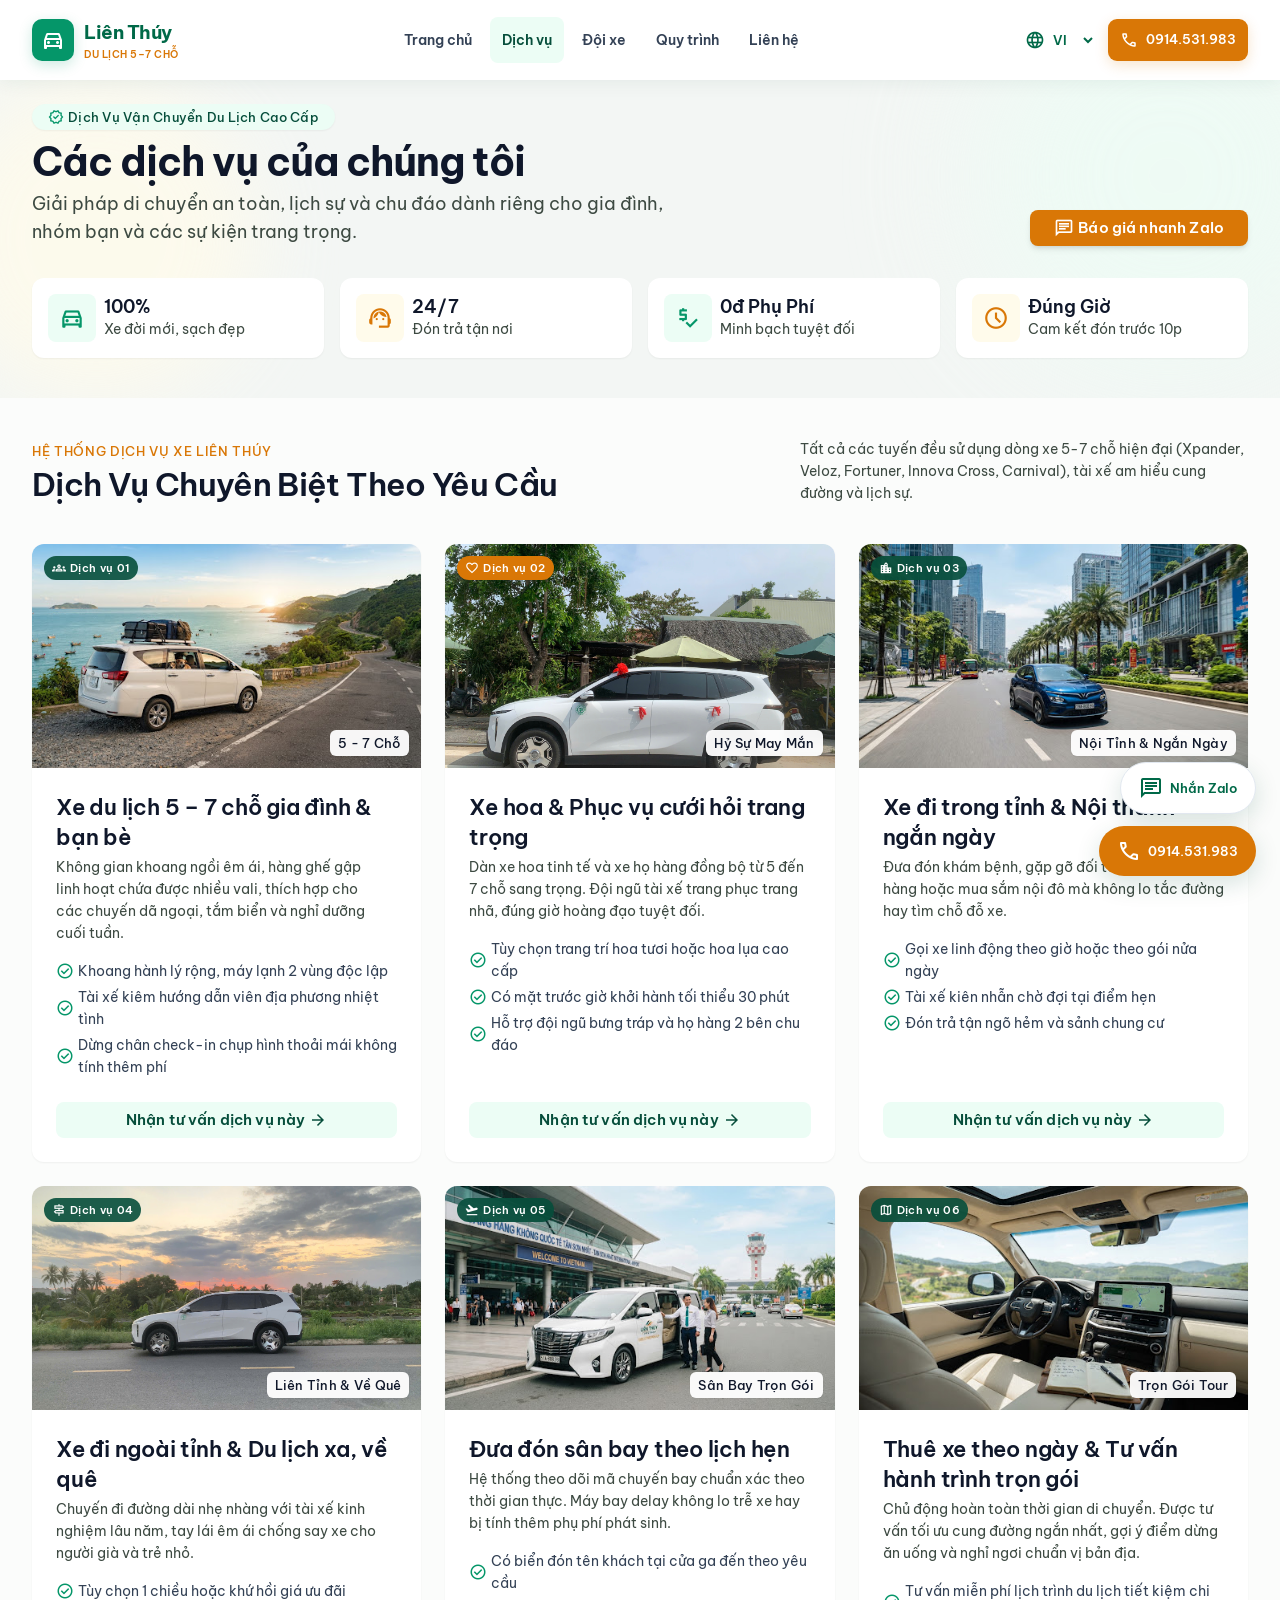
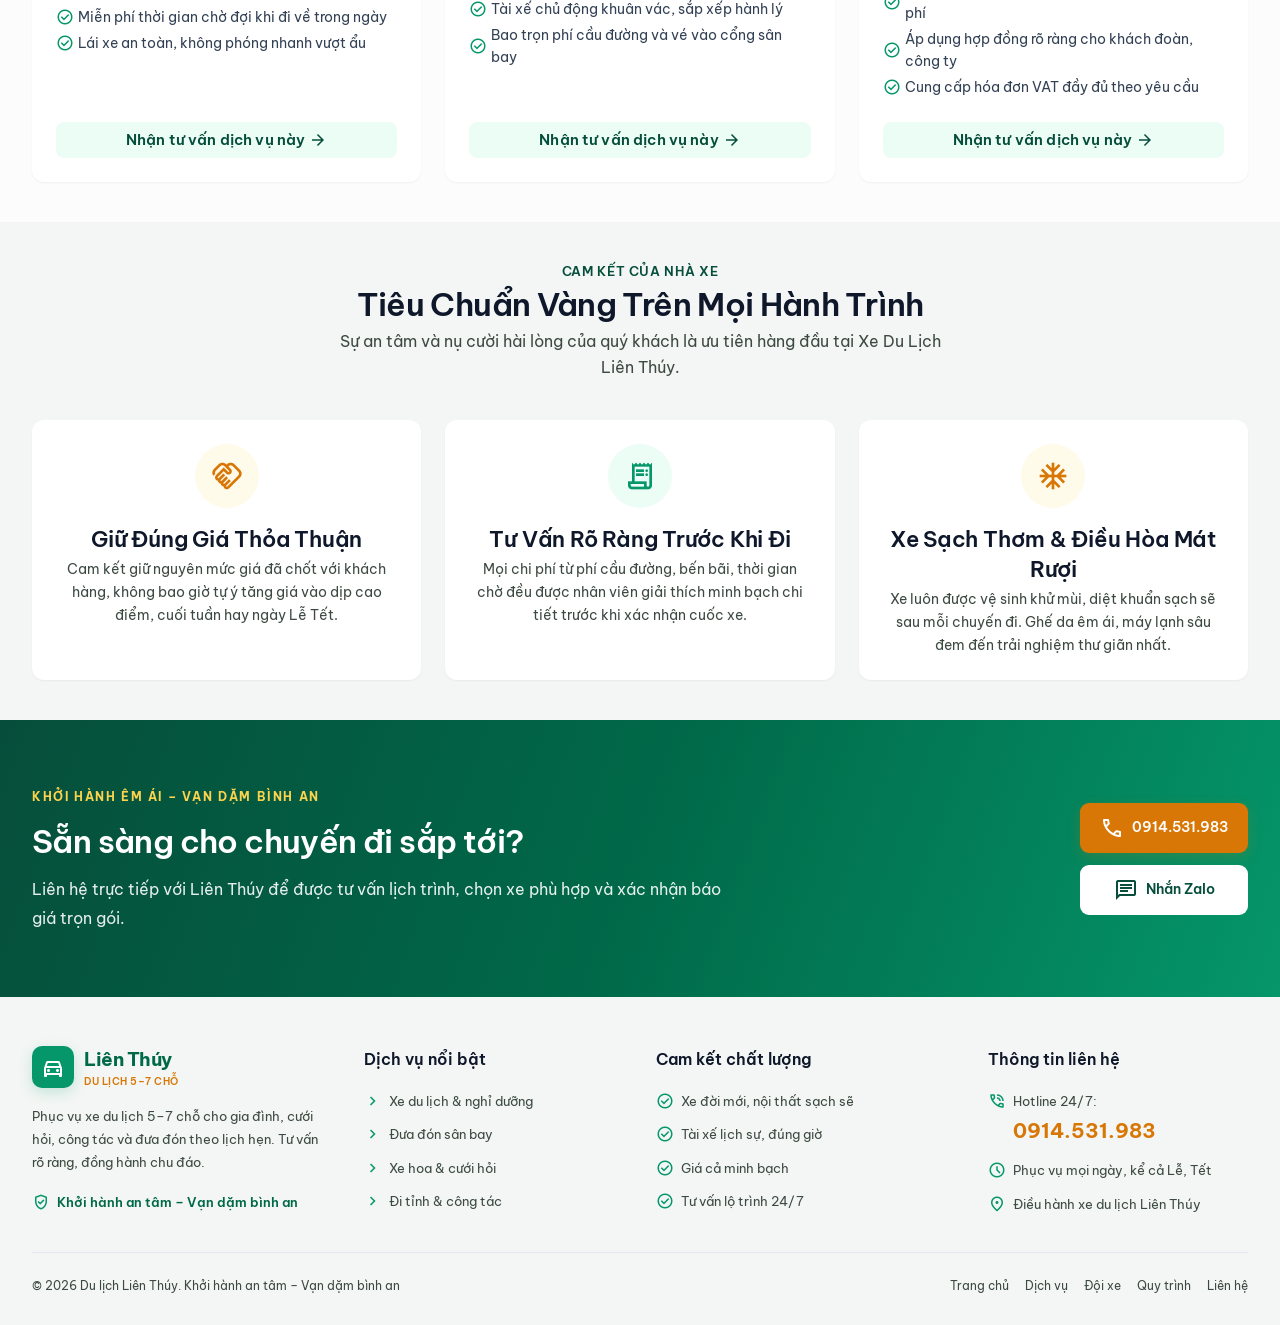
==== dich-vu.html @ 9d765ea8 "Build multilingual Lien Thuy website and configure GitHub Pages" ====
<!DOCTYPE html>
<html lang="vi">
<head>
  <meta charset="utf-8" />
  <meta name="viewport" content="width=device-width, initial-scale=1" />
  <meta name="theme-color" content="#059669" />
  <meta name="description" content="Du lịch Liên Thúy – dịch vụ xe 5–7 chỗ, cưới hỏi, đi tỉnh và đưa đón sân bay." data-i18n-content="meta.description" />
  <title>Dịch vụ | Du lịch Liên Thúy</title>
  <link rel="icon" href="assets/images/favicon.svg" type="image/svg+xml" />
  <link rel="stylesheet" href="assets/css/fonts.css" />
  <link rel="stylesheet" href="assets/css/tokens.css" />
  <link rel="stylesheet" href="assets/css/utilities.css" />
  <link rel="stylesheet" href="assets/css/common.css" />
  <link rel="stylesheet" href="assets/css/pages.css" />
  <script defer src="assets/js/config.js"></script>
  <script defer src="assets/js/locales/common.js"></script>
  <script defer src="assets/js/locales/vi.js"></script>
  <script defer src="assets/js/locales/en.js"></script>
  <script defer src="assets/js/locales/zh.js"></script>
  <script defer src="assets/js/common/header.js"></script>
  <script defer src="assets/js/common/footer.js"></script>
  <script defer src="assets/js/common/contact.js"></script>
  <script defer src="assets/js/i18n.js"></script>
  <script defer src="assets/js/main.js"></script>
</head>
<body data-page="services" class="bg-surface-canvas text-on-surface font-body-md text-body-md">
  <a class="skip-link" href="#main-content" data-i18n="access.skip">Đến nội dung chính</a>
  <div data-component="header"></div>
  <main id="main-content" tabindex="-1">
<div class="flex flex-col w-full">
<section class="relative overflow-hidden bg-surface-subtle pb-space-xl pt-space-lg">
<div class="absolute -right-20 -top-24 w-96 h-96 rounded-full bg-emerald-light opacity-70 blur-3xl pointer-events-none"></div>
<div class="absolute -left-16 bottom-0 w-80 h-80 rounded-full bg-amber-soft opacity-80 blur-2xl pointer-events-none"></div>
<div class="max-w-[1280px] mx-auto px-margin-mobile md:px-margin relative z-10">
<div class="flex flex-col md:flex-row md:items-end justify-between gap-space-md mb-space-lg">
<div class="max-w-2xl">
<div class="inline-flex items-center gap-space-xs px-space-md py-space-xs rounded-full bg-emerald-light text-emerald-deep font-label-md text-label-md mb-space-sm shadow-sm">
<span aria-hidden="true" class="material-symbols-outlined text-[16px] text-emerald-vivid" style="font-variation-settings: 'FILL' 1;">verified</span>
<span> <span data-i18n="services.001">Dịch Vụ Vận Chuyển Du Lịch Cao Cấp</span> </span>
</div>
<h1 class="font-headline-xl text-headline-xl text-ink-primary tracking-tight mb-space-xs"> <span data-i18n="services.002">Các dịch vụ của chúng tôi</span> </h1>
<p class="font-body-lg text-body-lg text-on-surface-variant"> <span data-i18n="services.003">Giải pháp di chuyển an toàn, lịch sự và chu đáo dành riêng cho gia đình, nhóm bạn và các sự kiện trang trọng.</span> </p>
</div>
<div class="flex items-center gap-space-sm self-start md:self-auto">
<a class="inline-flex items-center gap-space-xs bg-amber-vibrant hover:bg-secondary text-on-secondary px-space-lg py-space-sm rounded-lg font-label-lg text-label-lg shadow-md hover:shadow-lg transition-all duration-200" data-zalo href="https://zalo.me/0914531983" rel="noopener noreferrer" target="_blank">
<span aria-hidden="true" class="material-symbols-outlined text-[20px]">chat</span>
<span> <span data-i18n="services.004">Báo giá nhanh Zalo</span> </span>
</a>
</div>
</div>
<div class="grid grid-cols-2 lg:grid-cols-4 gap-space-sm md:gap-space-md pt-space-sm">
<div class="bg-surface-card rounded-xl p-space-md shadow-sm flex items-center gap-space-sm transition-transform hover:-translate-y-1 duration-200">
<div class="w-12 h-12 rounded-lg bg-emerald-light text-emerald-vivid flex items-center justify-center shrink-0">
<span aria-hidden="true" class="material-symbols-outlined text-[26px]">directions_car</span>
</div>
<div>
<div class="font-headline-sm text-headline-sm text-ink-primary leading-tight">100%</div>
<div class="font-body-sm text-body-sm text-on-surface-variant"> <span data-i18n="services.005">Xe đời mới, sạch đẹp</span> </div>
</div>
</div>
<div class="bg-surface-card rounded-xl p-space-md shadow-sm flex items-center gap-space-sm transition-transform hover:-translate-y-1 duration-200">
<div class="w-12 h-12 rounded-lg bg-amber-soft text-amber-vibrant flex items-center justify-center shrink-0">
<span aria-hidden="true" class="material-symbols-outlined text-[26px]">support_agent</span>
</div>
<div>
<div class="font-headline-sm text-headline-sm text-ink-primary leading-tight">24/7</div>
<div class="font-body-sm text-body-sm text-on-surface-variant"> <span data-i18n="services.006">Đón trả tận nơi</span> </div>
</div>
</div>
<div class="bg-surface-card rounded-xl p-space-md shadow-sm flex items-center gap-space-sm transition-transform hover:-translate-y-1 duration-200">
<div class="w-12 h-12 rounded-lg bg-emerald-light text-emerald-vivid flex items-center justify-center shrink-0">
<span aria-hidden="true" class="material-symbols-outlined text-[26px]">price_check</span>
</div>
<div>
<div class="font-headline-sm text-headline-sm text-ink-primary leading-tight"> <span data-i18n="services.007">0đ Phụ Phí</span> </div>
<div class="font-body-sm text-body-sm text-on-surface-variant"> <span data-i18n="services.008">Minh bạch tuyệt đối</span> </div>
</div>
</div>
<div class="bg-surface-card rounded-xl p-space-md shadow-sm flex items-center gap-space-sm transition-transform hover:-translate-y-1 duration-200">
<div class="w-12 h-12 rounded-lg bg-amber-soft text-amber-vibrant flex items-center justify-center shrink-0">
<span aria-hidden="true" class="material-symbols-outlined text-[26px]">schedule</span>
</div>
<div>
<div class="font-headline-sm text-headline-sm text-ink-primary leading-tight"> <span data-i18n="services.009">Đúng Giờ</span> </div>
<div class="font-body-sm text-body-sm text-on-surface-variant"> <span data-i18n="services.010">Cam kết đón trước 10p</span> </div>
</div>
</div>
</div>
</div>
</section>
<section class="max-w-[1280px] mx-auto px-margin-mobile md:px-margin py-space-xl w-full">
<div class="flex flex-col md:flex-row md:items-end justify-between mb-space-xl">
<div>
<span class="font-label-md text-label-md text-amber-vibrant uppercase tracking-wider block mb-space-xs"> <span data-i18n="services.011">Hệ Thống Dịch Vụ Xe Liên Thúy</span> </span>
<h2 class="font-headline-lg text-headline-lg text-ink-primary"> <span data-i18n="services.012">Dịch Vụ Chuyên Biệt Theo Yêu Cầu</span> </h2>
</div>
<p class="font-body-sm text-body-sm text-on-surface-variant max-w-md mt-2 md:mt-0"> <span data-i18n="services.013">Tất cả các tuyến đều sử dụng dòng xe 5-7 chỗ hiện đại (Xpander, Veloz, Fortuner, Innova Cross, Carnival), tài xế am hiểu cung đường và lịch sự.</span> </p>
</div>
<div class="grid grid-cols-1 md:grid-cols-2 lg:grid-cols-3 gap-space-lg">
<article class="bg-surface-card rounded-xl overflow-hidden shadow-sm hover:shadow-xl transition-all duration-300 flex flex-col group">
<div class="relative h-56 w-full overflow-hidden">
<img class="w-full h-full object-cover group-hover:scale-105 transition-transform duration-500" src="assets/images/sample-05.jpg" alt="Hình minh họa dịch vụ và tiện nghi xe du lịch" data-i18n-alt="photo.sample" loading="eager" decoding="async" fetchpriority="high" />
<div class="absolute top-3 left-3 bg-emerald-deep/90 backdrop-blur-md text-on-primary px-space-sm py-1 rounded-full font-label-sm text-label-sm flex items-center gap-1">
<span aria-hidden="true" class="material-symbols-outlined text-[14px]">groups</span> <span data-i18n="services.014">Dịch vụ 01</span> </div>
<div class="absolute bottom-3 right-3 bg-surface-card/95 backdrop-blur-sm text-ink-primary px-space-sm py-1 rounded-md font-label-md text-label-md shadow-sm"> <span data-i18n="services.015">5 - 7 Chỗ</span> </div>
</div>
<div class="p-space-lg flex-1 flex flex-col justify-between">
<div>
<h3 id="tour" class="font-headline-md text-headline-md text-ink-primary mb-space-xs group-hover:text-primary transition-colors"> <span data-i18n="services.016">Xe du lịch 5 – 7 chỗ gia đình &amp; bạn bè</span> </h3>
<p class="font-body-sm text-body-sm text-on-surface-variant mb-space-md"> <span data-i18n="services.017">Không gian khoang ngồi êm ái, hàng ghế gập linh hoạt chứa được nhiều vali, thích hợp cho các chuyến dã ngoại, tắm biển và nghỉ dưỡng cuối tuần.</span> </p>
<ul class="space-y-space-xs font-body-sm text-body-sm text-ink-secondary mb-space-lg">
<li class="flex items-center gap-space-xs">
<span aria-hidden="true" class="material-symbols-outlined text-[18px] text-emerald-vivid shrink-0">check_circle</span> <span data-i18n="services.018">Khoang hành lý rộng, máy lạnh 2 vùng độc lập</span> </li>
<li class="flex items-center gap-space-xs">
<span aria-hidden="true" class="material-symbols-outlined text-[18px] text-emerald-vivid shrink-0">check_circle</span> <span data-i18n="services.019">Tài xế kiêm hướng dẫn viên địa phương nhiệt tình</span> </li>
<li class="flex items-center gap-space-xs">
<span aria-hidden="true" class="material-symbols-outlined text-[18px] text-emerald-vivid shrink-0">check_circle</span> <span data-i18n="services.020">Dừng chân check-in chụp hình thoải mái không tính thêm phí</span> </li>
</ul>
</div>
<a class="w-full inline-flex items-center justify-center gap-space-xs bg-emerald-light hover:bg-emerald-vivid text-emerald-deep hover:text-on-primary py-space-sm px-space-md rounded-lg font-label-lg text-label-lg transition-all duration-200" data-zalo href="https://zalo.me/0914531983" rel="noopener noreferrer" target="_blank">
<span> <span data-i18n="services.021">Nhận tư vấn dịch vụ này</span> </span>
<span aria-hidden="true" class="material-symbols-outlined text-[18px]">arrow_forward</span>
</a>
</div>
</article>
<article class="bg-surface-card rounded-xl overflow-hidden shadow-sm hover:shadow-xl transition-all duration-300 flex flex-col group">
<div class="relative h-56 w-full overflow-hidden">
<img class="real-photo w-full h-full object-cover group-hover:scale-105 transition-transform duration-500" src="assets/images/vinfast-wedding.jpg" alt="Ảnh xe VinFast thực tế của nhà xe Liên Thúy" data-i18n-alt="photo.real" loading="lazy" decoding="async" />
<div class="absolute top-3 left-3 bg-amber-vibrant text-on-secondary px-space-sm py-1 rounded-full font-label-sm text-label-sm flex items-center gap-1 shadow-sm">
<span aria-hidden="true" class="material-symbols-outlined text-[14px]">favorite</span> <span data-i18n="services.022">Dịch vụ 02</span> </div>
<div class="absolute bottom-3 right-3 bg-surface-card/95 backdrop-blur-sm text-ink-primary px-space-sm py-1 rounded-md font-label-md text-label-md shadow-sm"> <span data-i18n="services.023">Hỷ Sự May Mắn</span> </div>
</div>
<div class="p-space-lg flex-1 flex flex-col justify-between">
<div>
<h3 id="wedding" class="font-headline-md text-headline-md text-ink-primary mb-space-xs group-hover:text-primary transition-colors"> <span data-i18n="services.024">Xe hoa &amp; Phục vụ cưới hỏi trang trọng</span> </h3>
<p class="font-body-sm text-body-sm text-on-surface-variant mb-space-md"> <span data-i18n="services.025">Dàn xe hoa tinh tế và xe họ hàng đồng bộ từ 5 đến 7 chỗ sang trọng. Đội ngũ tài xế trang phục trang nhã, đúng giờ hoàng đạo tuyệt đối.</span> </p>
<ul class="space-y-space-xs font-body-sm text-body-sm text-ink-secondary mb-space-lg">
<li class="flex items-center gap-space-xs">
<span aria-hidden="true" class="material-symbols-outlined text-[18px] text-emerald-vivid shrink-0">check_circle</span> <span data-i18n="services.026">Tùy chọn trang trí hoa tươi hoặc hoa lụa cao cấp</span> </li>
<li class="flex items-center gap-space-xs">
<span aria-hidden="true" class="material-symbols-outlined text-[18px] text-emerald-vivid shrink-0">check_circle</span> <span data-i18n="services.027">Có mặt trước giờ khởi hành tối thiểu 30 phút</span> </li>
<li class="flex items-center gap-space-xs">
<span aria-hidden="true" class="material-symbols-outlined text-[18px] text-emerald-vivid shrink-0">check_circle</span> <span data-i18n="services.028">Hỗ trợ đội ngũ bưng tráp và họ hàng 2 bên chu đáo</span> </li>
</ul>
</div>
<a class="w-full inline-flex items-center justify-center gap-space-xs bg-emerald-light hover:bg-emerald-vivid text-emerald-deep hover:text-on-primary py-space-sm px-space-md rounded-lg font-label-lg text-label-lg transition-all duration-200" data-zalo href="https://zalo.me/0914531983" rel="noopener noreferrer" target="_blank">
<span> <span data-i18n="services.021">Nhận tư vấn dịch vụ này</span> </span>
<span aria-hidden="true" class="material-symbols-outlined text-[18px]">arrow_forward</span>
</a>
</div>
</article>
<article class="bg-surface-card rounded-xl overflow-hidden shadow-sm hover:shadow-xl transition-all duration-300 flex flex-col group">
<div class="relative h-56 w-full overflow-hidden">
<img class="w-full h-full object-cover group-hover:scale-105 transition-transform duration-500" src="assets/images/sample-06.jpg" alt="Hình minh họa dịch vụ và tiện nghi xe du lịch" data-i18n-alt="photo.sample" loading="lazy" decoding="async" />
<div class="absolute top-3 left-3 bg-emerald-deep/90 backdrop-blur-md text-on-primary px-space-sm py-1 rounded-full font-label-sm text-label-sm flex items-center gap-1">
<span aria-hidden="true" class="material-symbols-outlined text-[14px]">location_city</span> <span data-i18n="services.029">Dịch vụ 03</span> </div>
<div class="absolute bottom-3 right-3 bg-surface-card/95 backdrop-blur-sm text-ink-primary px-space-sm py-1 rounded-md font-label-md text-label-md shadow-sm"> <span data-i18n="services.030">Nội Tỉnh &amp; Ngắn Ngày</span> </div>
</div>
<div class="p-space-lg flex-1 flex flex-col justify-between">
<div>
<h3 id="local" class="font-headline-md text-headline-md text-ink-primary mb-space-xs group-hover:text-primary transition-colors"> <span data-i18n="services.031">Xe đi trong tỉnh &amp; Nội thành ngắn ngày</span> </h3>
<p class="font-body-sm text-body-sm text-on-surface-variant mb-space-md"> <span data-i18n="services.032">Đưa đón khám bệnh, gặp gỡ đối tác, đi tiệc nhà hàng hoặc mua sắm nội đô mà không lo tắc đường hay tìm chỗ đỗ xe.</span> </p>
<ul class="space-y-space-xs font-body-sm text-body-sm text-ink-secondary mb-space-lg">
<li class="flex items-center gap-space-xs">
<span aria-hidden="true" class="material-symbols-outlined text-[18px] text-emerald-vivid shrink-0">check_circle</span> <span data-i18n="services.033">Gọi xe linh động theo giờ hoặc theo gói nửa ngày</span> </li>
<li class="flex items-center gap-space-xs">
<span aria-hidden="true" class="material-symbols-outlined text-[18px] text-emerald-vivid shrink-0">check_circle</span> <span data-i18n="services.034">Tài xế kiên nhẫn chờ đợi tại điểm hẹn</span> </li>
<li class="flex items-center gap-space-xs">
<span aria-hidden="true" class="material-symbols-outlined text-[18px] text-emerald-vivid shrink-0">check_circle</span> <span data-i18n="services.035">Đón trả tận ngõ hẻm và sảnh chung cư</span> </li>
</ul>
</div>
<a class="w-full inline-flex items-center justify-center gap-space-xs bg-emerald-light hover:bg-emerald-vivid text-emerald-deep hover:text-on-primary py-space-sm px-space-md rounded-lg font-label-lg text-label-lg transition-all duration-200" data-zalo href="https://zalo.me/0914531983" rel="noopener noreferrer" target="_blank">
<span> <span data-i18n="services.021">Nhận tư vấn dịch vụ này</span> </span>
<span aria-hidden="true" class="material-symbols-outlined text-[18px]">arrow_forward</span>
</a>
</div>
</article>
<article class="bg-surface-card rounded-xl overflow-hidden shadow-sm hover:shadow-xl transition-all duration-300 flex flex-col group">
<div class="relative h-56 w-full overflow-hidden">
<img class="real-photo w-full h-full object-cover group-hover:scale-105 transition-transform duration-500" src="assets/images/vinfast-sunset.jpg" alt="Ảnh xe VinFast thực tế của nhà xe Liên Thúy" data-i18n-alt="photo.real" loading="lazy" decoding="async" />
<div class="absolute top-3 left-3 bg-emerald-deep/90 backdrop-blur-md text-on-primary px-space-sm py-1 rounded-full font-label-sm text-label-sm flex items-center gap-1">
<span aria-hidden="true" class="material-symbols-outlined text-[14px]">signpost</span> <span data-i18n="services.036">Dịch vụ 04</span> </div>
<div class="absolute bottom-3 right-3 bg-surface-card/95 backdrop-blur-sm text-ink-primary px-space-sm py-1 rounded-md font-label-md text-label-md shadow-sm"> <span data-i18n="services.037">Liên Tỉnh &amp; Về Quê</span> </div>
</div>
<div class="p-space-lg flex-1 flex flex-col justify-between">
<div>
<h3 id="province" class="font-headline-md text-headline-md text-ink-primary mb-space-xs group-hover:text-primary transition-colors"> <span data-i18n="services.038">Xe đi ngoài tỉnh &amp; Du lịch xa, về quê</span> </h3>
<p class="font-body-sm text-body-sm text-on-surface-variant mb-space-md"> <span data-i18n="services.039">Chuyến đi đường dài nhẹ nhàng với tài xế kinh nghiệm lâu năm, tay lái êm ái chống say xe cho người già và trẻ nhỏ.</span> </p>
<ul class="space-y-space-xs font-body-sm text-body-sm text-ink-secondary mb-space-lg">
<li class="flex items-center gap-space-xs">
<span aria-hidden="true" class="material-symbols-outlined text-[18px] text-emerald-vivid shrink-0">check_circle</span> <span data-i18n="services.040">Tùy chọn 1 chiều hoặc khứ hồi giá ưu đãi</span> </li>
<li class="flex items-center gap-space-xs">
<span aria-hidden="true" class="material-symbols-outlined text-[18px] text-emerald-vivid shrink-0">check_circle</span> <span data-i18n="services.041">Miễn phí thời gian chờ đợi khi đi về trong ngày</span> </li>
<li class="flex items-center gap-space-xs">
<span aria-hidden="true" class="material-symbols-outlined text-[18px] text-emerald-vivid shrink-0">check_circle</span> <span data-i18n="services.042">Lái xe an toàn, không phóng nhanh vượt ẩu</span> </li>
</ul>
</div>
<a class="w-full inline-flex items-center justify-center gap-space-xs bg-emerald-light hover:bg-emerald-vivid text-emerald-deep hover:text-on-primary py-space-sm px-space-md rounded-lg font-label-lg text-label-lg transition-all duration-200" data-zalo href="https://zalo.me/0914531983" rel="noopener noreferrer" target="_blank">
<span> <span data-i18n="services.021">Nhận tư vấn dịch vụ này</span> </span>
<span aria-hidden="true" class="material-symbols-outlined text-[18px]">arrow_forward</span>
</a>
</div>
</article>
<article class="bg-surface-card rounded-xl overflow-hidden shadow-sm hover:shadow-xl transition-all duration-300 flex flex-col group">
<div class="relative h-56 w-full overflow-hidden">
<img class="w-full h-full object-cover group-hover:scale-105 transition-transform duration-500" src="assets/images/sample-07.jpg" alt="Hình minh họa dịch vụ và tiện nghi xe du lịch" data-i18n-alt="photo.sample" loading="lazy" decoding="async" />
<div class="absolute top-3 left-3 bg-emerald-deep/90 backdrop-blur-md text-on-primary px-space-sm py-1 rounded-full font-label-sm text-label-sm flex items-center gap-1">
<span aria-hidden="true" class="material-symbols-outlined text-[14px]">flight_takeoff</span> <span data-i18n="services.043">Dịch vụ 05</span> </div>
<div class="absolute bottom-3 right-3 bg-surface-card/95 backdrop-blur-sm text-ink-primary px-space-sm py-1 rounded-md font-label-md text-label-md shadow-sm"> <span data-i18n="services.044">Sân Bay Trọn Gói</span> </div>
</div>
<div class="p-space-lg flex-1 flex flex-col justify-between">
<div>
<h3 id="airport" class="font-headline-md text-headline-md text-ink-primary mb-space-xs group-hover:text-primary transition-colors"> <span data-i18n="services.045">Đưa đón sân bay theo lịch hẹn</span> </h3>
<p class="font-body-sm text-body-sm text-on-surface-variant mb-space-md"> <span data-i18n="services.046">Hệ thống theo dõi mã chuyến bay chuẩn xác theo thời gian thực. Máy bay delay không lo trễ xe hay bị tính thêm phụ phí phát sinh.</span> </p>
<ul class="space-y-space-xs font-body-sm text-body-sm text-ink-secondary mb-space-lg">
<li class="flex items-center gap-space-xs">
<span aria-hidden="true" class="material-symbols-outlined text-[18px] text-emerald-vivid shrink-0">check_circle</span> <span data-i18n="services.047">Có biển đón tên khách tại cửa ga đến theo yêu cầu</span> </li>
<li class="flex items-center gap-space-xs">
<span aria-hidden="true" class="material-symbols-outlined text-[18px] text-emerald-vivid shrink-0">check_circle</span> <span data-i18n="services.048">Tài xế chủ động khuân vác, sắp xếp hành lý</span> </li>
<li class="flex items-center gap-space-xs">
<span aria-hidden="true" class="material-symbols-outlined text-[18px] text-emerald-vivid shrink-0">check_circle</span> <span data-i18n="services.049">Bao trọn phí cầu đường và vé vào cổng sân bay</span> </li>
</ul>
</div>
<a class="w-full inline-flex items-center justify-center gap-space-xs bg-emerald-light hover:bg-emerald-vivid text-emerald-deep hover:text-on-primary py-space-sm px-space-md rounded-lg font-label-lg text-label-lg transition-all duration-200" data-zalo href="https://zalo.me/0914531983" rel="noopener noreferrer" target="_blank">
<span> <span data-i18n="services.021">Nhận tư vấn dịch vụ này</span> </span>
<span aria-hidden="true" class="material-symbols-outlined text-[18px]">arrow_forward</span>
</a>
</div>
</article>
<article class="bg-surface-card rounded-xl overflow-hidden shadow-sm hover:shadow-xl transition-all duration-300 flex flex-col group">
<div class="relative h-56 w-full overflow-hidden">
<img class="w-full h-full object-cover group-hover:scale-105 transition-transform duration-500" src="assets/images/sample-08.jpg" alt="Hình minh họa dịch vụ và tiện nghi xe du lịch" data-i18n-alt="photo.sample" loading="lazy" decoding="async" />
<div class="absolute top-3 left-3 bg-emerald-deep/90 backdrop-blur-md text-on-primary px-space-sm py-1 rounded-full font-label-sm text-label-sm flex items-center gap-1">
<span aria-hidden="true" class="material-symbols-outlined text-[14px]">map</span> <span data-i18n="services.050">Dịch vụ 06</span> </div>
<div class="absolute bottom-3 right-3 bg-surface-card/95 backdrop-blur-sm text-ink-primary px-space-sm py-1 rounded-md font-label-md text-label-md shadow-sm"> <span data-i18n="services.051">Trọn Gói Tour</span> </div>
</div>
<div class="p-space-lg flex-1 flex flex-col justify-between">
<div>
<h3 id="daily" class="font-headline-md text-headline-md text-ink-primary mb-space-xs group-hover:text-primary transition-colors"> <span data-i18n="services.052">Thuê xe theo ngày &amp; Tư vấn hành trình trọn gói</span> </h3>
<p class="font-body-sm text-body-sm text-on-surface-variant mb-space-md"> <span data-i18n="services.053">Chủ động hoàn toàn thời gian di chuyển. Được tư vấn tối ưu cung đường ngắn nhất, gợi ý điểm dừng ăn uống và nghỉ ngơi chuẩn vị bản địa.</span> </p>
<ul class="space-y-space-xs font-body-sm text-body-sm text-ink-secondary mb-space-lg">
<li class="flex items-center gap-space-xs">
<span aria-hidden="true" class="material-symbols-outlined text-[18px] text-emerald-vivid shrink-0">check_circle</span> <span data-i18n="services.054">Tư vấn miễn phí lịch trình du lịch tiết kiệm chi phí</span> </li>
<li class="flex items-center gap-space-xs">
<span aria-hidden="true" class="material-symbols-outlined text-[18px] text-emerald-vivid shrink-0">check_circle</span> <span data-i18n="services.055">Áp dụng hợp đồng rõ ràng cho khách đoàn, công ty</span> </li>
<li class="flex items-center gap-space-xs">
<span aria-hidden="true" class="material-symbols-outlined text-[18px] text-emerald-vivid shrink-0">check_circle</span> <span data-i18n="services.056">Cung cấp hóa đơn VAT đầy đủ theo yêu cầu</span> </li>
</ul>
</div>
<a class="w-full inline-flex items-center justify-center gap-space-xs bg-emerald-light hover:bg-emerald-vivid text-emerald-deep hover:text-on-primary py-space-sm px-space-md rounded-lg font-label-lg text-label-lg transition-all duration-200" data-zalo href="https://zalo.me/0914531983" rel="noopener noreferrer" target="_blank">
<span> <span data-i18n="services.021">Nhận tư vấn dịch vụ này</span> </span>
<span aria-hidden="true" class="material-symbols-outlined text-[18px]">arrow_forward</span>
</a>
</div>
</article>
</div>
</section>
<section class="bg-surface-subtle py-space-xl">
<div class="max-w-[1280px] mx-auto px-margin-mobile md:px-margin">
<div class="text-center max-w-2xl mx-auto mb-space-xl">
<span class="font-label-md text-label-md text-emerald-deep font-semibold uppercase tracking-wider block mb-space-xs"> <span data-i18n="services.057">Cam Kết Của Nhà Xe</span> </span>
<h2 class="font-headline-lg text-headline-lg text-ink-primary mb-space-xs"> <span data-i18n="services.058">Tiêu Chuẩn Vàng Trên Mọi Hành Trình</span> </h2>
<p class="font-body-md text-body-md text-on-surface-variant"> <span data-i18n="services.059">Sự an tâm và nụ cười hài lòng của quý khách là ưu tiên hàng đầu tại Xe Du Lịch Liên Thúy.</span> </p>
</div>
<div class="grid grid-cols-1 md:grid-cols-3 gap-space-lg">
<div class="bg-surface-card rounded-xl p-space-lg shadow-sm hover:shadow-md transition-all duration-200 flex flex-col items-center text-center">
<div class="w-16 h-16 rounded-full bg-amber-soft text-amber-vibrant flex items-center justify-center mb-space-md">
<span aria-hidden="true" class="material-symbols-outlined text-[32px]">handshake</span>
</div>
<h3 class="font-headline-md text-headline-md text-ink-primary mb-space-xs"> <span data-i18n="services.060">Giữ Đúng Giá Thỏa Thuận</span> </h3>
<p class="font-body-sm text-body-sm text-on-surface-variant leading-relaxed"> <span data-i18n="services.061">Cam kết giữ nguyên mức giá đã chốt với khách hàng, không bao giờ tự ý tăng giá vào dịp cao điểm, cuối tuần hay ngày Lễ Tết.</span> </p>
</div>
<div class="bg-surface-card rounded-xl p-space-lg shadow-sm hover:shadow-md transition-all duration-200 flex flex-col items-center text-center">
<div class="w-16 h-16 rounded-full bg-emerald-light text-emerald-vivid flex items-center justify-center mb-space-md">
<span aria-hidden="true" class="material-symbols-outlined text-[32px]">receipt_long</span>
</div>
<h3 class="font-headline-md text-headline-md text-ink-primary mb-space-xs"> <span data-i18n="services.062">Tư Vấn Rõ Ràng Trước Khi Đi</span> </h3>
<p class="font-body-sm text-body-sm text-on-surface-variant leading-relaxed"> <span data-i18n="services.063">Mọi chi phí từ phí cầu đường, bến bãi, thời gian chờ đều được nhân viên giải thích minh bạch chi tiết trước khi xác nhận cuốc xe.</span> </p>
</div>
<div class="bg-surface-card rounded-xl p-space-lg shadow-sm hover:shadow-md transition-all duration-200 flex flex-col items-center text-center">
<div class="w-16 h-16 rounded-full bg-amber-soft text-amber-vibrant flex items-center justify-center mb-space-md">
<span aria-hidden="true" class="material-symbols-outlined text-[32px]">ac_unit</span>
</div>
<h3 class="font-headline-md text-headline-md text-ink-primary mb-space-xs"> <span data-i18n="services.064">Xe Sạch Thơm &amp; Điều Hòa Mát Rượi</span> </h3>
<p class="font-body-sm text-body-sm text-on-surface-variant leading-relaxed"> <span data-i18n="services.065">Xe luôn được vệ sinh khử mùi, diệt khuẩn sạch sẽ sau mỗi chuyến đi. Ghế da êm ái, máy lạnh sâu đem đến trải nghiệm thư giãn nhất.</span> </p>
</div>
</div>
</div>
</section>
<div data-component="contact-cta"></div>
</div>
  </main>
  <div data-component="footer"></div>
  <div data-component="floating-contact"></div>
</body>
</html>
---- assets/css/fonts.css ----
/* vietnamese */
@font-face {
  font-family: 'Be Vietnam Pro';
  font-style: normal;
  font-weight: 400;
  font-display: swap;
  src: url(../fonts/15cdfa1fd883ce.woff2) format('woff2');
  unicode-range: U+0102-0103, U+0110-0111, U+0128-0129, U+0168-0169, U+01A0-01A1, U+01AF-01B0, U+0300-0301, U+0303-0304, U+0308-0309, U+0323, U+0329, U+1EA0-1EF9, U+20AB;
}
/* latin-ext */
@font-face {
  font-family: 'Be Vietnam Pro';
  font-style: normal;
  font-weight: 400;
  font-display: swap;
  src: url(../fonts/fcce74a2c50797.woff2) format('woff2');
  unicode-range: U+0100-02BA, U+02BD-02C5, U+02C7-02CC, U+02CE-02D7, U+02DD-02FF, U+0304, U+0308, U+0329, U+1D00-1DBF, U+1E00-1E9F, U+1EF2-1EFF, U+2020, U+20A0-20AB, U+20AD-20C4, U+2113, U+2C60-2C7F, U+A720-A7FF;
}
/* latin */
@font-face {
  font-family: 'Be Vietnam Pro';
  font-style: normal;
  font-weight: 400;
  font-display: swap;
  src: url(../fonts/192831e68d5da1.woff2) format('woff2');
  unicode-range: U+0000-00FF, U+0131, U+0152-0153, U+02BB-02BC, U+02C6, U+02DA, U+02DC, U+0304, U+0308, U+0329, U+2000-206F, U+20AC, U+2122, U+2191, U+2193, U+2212, U+2215, U+FEFF, U+FFFD;
}
/* vietnamese */
@font-face {
  font-family: 'Be Vietnam Pro';
  font-style: normal;
  font-weight: 500;
  font-display: swap;
  src: url(../fonts/24af766ee9bbfc.woff2) format('woff2');
  unicode-range: U+0102-0103, U+0110-0111, U+0128-0129, U+0168-0169, U+01A0-01A1, U+01AF-01B0, U+0300-0301, U+0303-0304, U+0308-0309, U+0323, U+0329, U+1EA0-1EF9, U+20AB;
}
/* latin-ext */
@font-face {
  font-family: 'Be Vietnam Pro';
  font-style: normal;
  font-weight: 500;
  font-display: swap;
  src: url(../fonts/7cd1f28582bd3a.woff2) format('woff2');
  unicode-range: U+0100-02BA, U+02BD-02C5, U+02C7-02CC, U+02CE-02D7, U+02DD-02FF, U+0304, U+0308, U+0329, U+1D00-1DBF, U+1E00-1E9F, U+1EF2-1EFF, U+2020, U+20A0-20AB, U+20AD-20C4, U+2113, U+2C60-2C7F, U+A720-A7FF;
}
/* latin */
@font-face {
  font-family: 'Be Vietnam Pro';
  font-style: normal;
  font-weight: 500;
  font-display: swap;
  src: url(../fonts/4c25826416358c.woff2) format('woff2');
  unicode-range: U+0000-00FF, U+0131, U+0152-0153, U+02BB-02BC, U+02C6, U+02DA, U+02DC, U+0304, U+0308, U+0329, U+2000-206F, U+20AC, U+2122, U+2191, U+2193, U+2212, U+2215, U+FEFF, U+FFFD;
}
/* vietnamese */
@font-face {
  font-family: 'Be Vietnam Pro';
  font-style: normal;
  font-weight: 600;
  font-display: swap;
  src: url(../fonts/a4a19814300ef3.woff2) format('woff2');
  unicode-range: U+0102-0103, U+0110-0111, U+0128-0129, U+0168-0169, U+01A0-01A1, U+01AF-01B0, U+0300-0301, U+0303-0304, U+0308-0309, U+0323, U+0329, U+1EA0-1EF9, U+20AB;
}
/* latin-ext */
@font-face {
  font-family: 'Be Vietnam Pro';
  font-style: normal;
  font-weight: 600;
  font-display: swap;
  src: url(../fonts/39cfa85ed7f5b6.woff2) format('woff2');
  unicode-range: U+0100-02BA, U+02BD-02C5, U+02C7-02CC, U+02CE-02D7, U+02DD-02FF, U+0304, U+0308, U+0329, U+1D00-1DBF, U+1E00-1E9F, U+1EF2-1EFF, U+2020, U+20A0-20AB, U+20AD-20C4, U+2113, U+2C60-2C7F, U+A720-A7FF;
}
/* latin */
@font-face {
  font-family: 'Be Vietnam Pro';
  font-style: normal;
  font-weight: 600;
  font-display: swap;
  src: url(../fonts/1f09cf2cad8dea.woff2) format('woff2');
  unicode-range: U+0000-00FF, U+0131, U+0152-0153, U+02BB-02BC, U+02C6, U+02DA, U+02DC, U+0304, U+0308, U+0329, U+2000-206F, U+20AC, U+2122, U+2191, U+2193, U+2212, U+2215, U+FEFF, U+FFFD;
}
/* vietnamese */
@font-face {
  font-family: 'Be Vietnam Pro';
  font-style: normal;
  font-weight: 700;
  font-display: swap;
  src: url(../fonts/cc213dd9a52f29.woff2) format('woff2');
  unicode-range: U+0102-0103, U+0110-0111, U+0128-0129, U+0168-0169, U+01A0-01A1, U+01AF-01B0, U+0300-0301, U+0303-0304, U+0308-0309, U+0323, U+0329, U+1EA0-1EF9, U+20AB;
}
/* latin-ext */
@font-face {
  font-family: 'Be Vietnam Pro';
  font-style: normal;
  font-weight: 700;
  font-display: swap;
  src: url(../fonts/9a81d46fe497bb.woff2) format('woff2');
  unicode-range: U+0100-02BA, U+02BD-02C5, U+02C7-02CC, U+02CE-02D7, U+02DD-02FF, U+0304, U+0308, U+0329, U+1D00-1DBF, U+1E00-1E9F, U+1EF2-1EFF, U+2020, U+20A0-20AB, U+20AD-20C4, U+2113, U+2C60-2C7F, U+A720-A7FF;
}
/* latin */
@font-face {
  font-family: 'Be Vietnam Pro';
  font-style: normal;
  font-weight: 700;
  font-display: swap;
  src: url(../fonts/d0a722dfe679d8.woff2) format('woff2');
  unicode-range: U+0000-00FF, U+0131, U+0152-0153, U+02BB-02BC, U+02C6, U+02DA, U+02DC, U+0304, U+0308, U+0329, U+2000-206F, U+20AC, U+2122, U+2191, U+2193, U+2212, U+2215, U+FEFF, U+FFFD;
}

@font-face {
  font-family: 'Material Symbols Outlined';
  font-style: normal;
  font-weight: 400;
  font-display: block;
  src: url(../fonts/c9d5e23327f484.woff2) format('woff2');
}

.material-symbols-outlined {
  font-family: 'Material Symbols Outlined';
  font-weight: normal;
  font-style: normal;
  font-size: 24px;
  line-height: 1;
  letter-spacing: normal;
  text-transform: none;
  display: inline-block;
  white-space: nowrap;
  word-wrap: normal;
  direction: ltr;
  -webkit-font-feature-settings: 'liga';
  -webkit-font-smoothing: antialiased;
}

.material-symbols-outlined { font-family: "Material Symbols Outlined"; font-weight: normal; font-style: normal; font-size: 24px; line-height: 1; letter-spacing: normal; text-transform: none; display: inline-block; white-space: nowrap; word-wrap: normal; direction: ltr; -webkit-font-smoothing: antialiased; font-feature-settings: "liga"; }
---- assets/css/tokens.css ----
/* Chỉnh các bộ ba RGB bên dưới để đổi màu cho toàn bộ website. */
:root {
  --header-height: 80px;
  --font-body: "Be Vietnam Pro", Arial, sans-serif;
  --font-chinese: "Microsoft YaHei", "PingFang SC", "Noto Sans CJK SC", sans-serif;
  --rgb-amber-spark: 245 158 11;
  --color-amber-spark: rgb(var(--rgb-amber-spark));
  --rgb-amber-soft: 255 251 235;
  --color-amber-soft: rgb(var(--rgb-amber-soft));
  --rgb-on-surface: 19 27 46;
  --color-on-surface: rgb(var(--rgb-on-surface));
  --rgb-emerald-deep: 6 78 59;
  --color-emerald-deep: rgb(var(--rgb-emerald-deep));
  --rgb-on-surface-variant: 61 74 66;
  --color-on-surface-variant: rgb(var(--rgb-on-surface-variant));
  --rgb-tertiary-container: 0 123 185;
  --color-tertiary-container: rgb(var(--rgb-tertiary-container));
  --rgb-error: 186 26 26;
  --color-error: rgb(var(--rgb-error));
  --rgb-surface-subtle: 243 246 244;
  --color-surface-subtle: rgb(var(--rgb-surface-subtle));
  --rgb-on-secondary-container: 102 53 0;
  --color-on-secondary-container: rgb(var(--rgb-on-secondary-container));
  --rgb-outline-variant: 188 202 192;
  --color-outline-variant: rgb(var(--rgb-outline-variant));
  --rgb-surface-card: 255 255 255;
  --color-surface-card: rgb(var(--rgb-surface-card));
  --rgb-error-container: 255 218 214;
  --color-error-container: rgb(var(--rgb-error-container));
  --rgb-tertiary-fixed-dim: 147 204 255;
  --color-tertiary-fixed-dim: rgb(var(--rgb-tertiary-fixed-dim));
  --rgb-on-tertiary-fixed: 0 29 49;
  --color-on-tertiary-fixed: rgb(var(--rgb-on-tertiary-fixed));
  --rgb-on-tertiary: 255 255 255;
  --color-on-tertiary: rgb(var(--rgb-on-tertiary));
  --rgb-secondary: 144 77 0;
  --color-secondary: rgb(var(--rgb-secondary));
  --rgb-on-primary-fixed: 0 33 20;
  --color-on-primary-fixed: rgb(var(--rgb-on-primary-fixed));
  --rgb-surface-container-low: 242 243 255;
  --color-surface-container-low: rgb(var(--rgb-surface-container-low));
  --rgb-on-tertiary-container: 253 252 255;
  --color-on-tertiary-container: rgb(var(--rgb-on-tertiary-container));
  --rgb-on-secondary: 255 255 255;
  --color-on-secondary: rgb(var(--rgb-on-secondary));
  --rgb-on-background: 19 27 46;
  --color-on-background: rgb(var(--rgb-on-background));
  --rgb-tertiary: 0 97 148;
  --color-tertiary: rgb(var(--rgb-tertiary));
  --rgb-border-focus: 16 185 129;
  --color-border-focus: rgb(var(--rgb-border-focus));
  --rgb-surface-canvas: 251 252 251;
  --color-surface-canvas: rgb(var(--rgb-surface-canvas));
  --rgb-ink-primary: 15 23 42;
  --color-ink-primary: rgb(var(--rgb-ink-primary));
  --rgb-surface-container-highest: 218 226 253;
  --color-surface-container-highest: rgb(var(--rgb-surface-container-highest));
  --rgb-primary-container: 0 133 93;
  --color-primary-container: rgb(var(--rgb-primary-container));
  --rgb-on-secondary-fixed: 47 21 0;
  --color-on-secondary-fixed: rgb(var(--rgb-on-secondary-fixed));
  --rgb-inverse-on-surface: 238 240 255;
  --color-inverse-on-surface: rgb(var(--rgb-inverse-on-surface));
  --rgb-primary: 0 105 72;
  --color-primary: rgb(var(--rgb-primary));
  --rgb-outline: 109 122 114;
  --color-outline: rgb(var(--rgb-outline));
  --rgb-surface: 250 248 255;
  --color-surface: rgb(var(--rgb-surface));
  --rgb-on-error: 255 255 255;
  --color-on-error: rgb(var(--rgb-on-error));
  --rgb-on-primary: 255 255 255;
  --color-on-primary: rgb(var(--rgb-on-primary));
  --rgb-surface-container-high: 226 231 255;
  --color-surface-container-high: rgb(var(--rgb-surface-container-high));
  --rgb-ink-muted: 100 116 139;
  --color-ink-muted: rgb(var(--rgb-ink-muted));
  --rgb-border-subtle: 226 232 240;
  --color-border-subtle: rgb(var(--rgb-border-subtle));
  --rgb-on-primary-container: 245 255 247;
  --color-on-primary-container: rgb(var(--rgb-on-primary-container));
  --rgb-surface-dim: 210 217 244;
  --color-surface-dim: rgb(var(--rgb-surface-dim));
  --rgb-on-secondary-fixed-variant: 110 57 0;
  --color-on-secondary-fixed-variant: rgb(var(--rgb-on-secondary-fixed-variant));
  --rgb-primary-fixed: 133 248 196;
  --color-primary-fixed: rgb(var(--rgb-primary-fixed));
  --rgb-background: 250 248 255;
  --color-background: rgb(var(--rgb-background));
  --rgb-surface-container-lowest: 255 255 255;
  --color-surface-container-lowest: rgb(var(--rgb-surface-container-lowest));
  --rgb-on-primary-fixed-variant: 0 81 55;
  --color-on-primary-fixed-variant: rgb(var(--rgb-on-primary-fixed-variant));
  --rgb-surface-tint: 0 108 74;
  --color-surface-tint: rgb(var(--rgb-surface-tint));
  --rgb-secondary-container: 254 147 44;
  --color-secondary-container: rgb(var(--rgb-secondary-container));
  --rgb-ink-secondary: 51 65 85;
  --color-ink-secondary: rgb(var(--rgb-ink-secondary));
  --rgb-on-error-container: 147 0 10;
  --color-on-error-container: rgb(var(--rgb-on-error-container));
  --rgb-amber-vibrant: 217 119 6;
  --color-amber-vibrant: rgb(var(--rgb-amber-vibrant));
  --rgb-surface-container: 234 237 255;
  --color-surface-container: rgb(var(--rgb-surface-container));
  --rgb-secondary-fixed-dim: 255 183 125;
  --color-secondary-fixed-dim: rgb(var(--rgb-secondary-fixed-dim));
  --rgb-emerald-light: 236 253 245;
  --color-emerald-light: rgb(var(--rgb-emerald-light));
  --rgb-secondary-fixed: 255 220 195;
  --color-secondary-fixed: rgb(var(--rgb-secondary-fixed));
  --rgb-emerald-vivid: 5 150 105;
  --color-emerald-vivid: rgb(var(--rgb-emerald-vivid));
  --rgb-tertiary-fixed: 204 229 255;
  --color-tertiary-fixed: rgb(var(--rgb-tertiary-fixed));
  --rgb-inverse-surface: 40 48 68;
  --color-inverse-surface: rgb(var(--rgb-inverse-surface));
  --rgb-inverse-primary: 104 219 169;
  --color-inverse-primary: rgb(var(--rgb-inverse-primary));
  --rgb-on-tertiary-fixed-variant: 0 75 115;
  --color-on-tertiary-fixed-variant: rgb(var(--rgb-on-tertiary-fixed-variant));
  --rgb-primary-fixed-dim: 104 219 169;
  --color-primary-fixed-dim: rgb(var(--rgb-primary-fixed-dim));
  --rgb-surface-variant: 218 226 253;
  --color-surface-variant: rgb(var(--rgb-surface-variant));
  --rgb-surface-bright: 250 248 255;
  --color-surface-bright: rgb(var(--rgb-surface-bright));
}
:root:lang(zh-Hans) { --font-body: var(--font-chinese); }
---- assets/css/utilities.css ----
/* CSS tĩnh cho bố cục gốc, không dùng Tailwind ở runtime. */

*, ::before, ::after {
  --tw-border-spacing-x: 0;
  --tw-border-spacing-y: 0;
  --tw-translate-x: 0;
  --tw-translate-y: 0;
  --tw-rotate: 0;
  --tw-skew-x: 0;
  --tw-skew-y: 0;
  --tw-scale-x: 1;
  --tw-scale-y: 1;
  --tw-pan-x:  ;
  --tw-pan-y:  ;
  --tw-pinch-zoom:  ;
  --tw-scroll-snap-strictness: proximity;
  --tw-gradient-from-position:  ;
  --tw-gradient-via-position:  ;
  --tw-gradient-to-position:  ;
  --tw-ordinal:  ;
  --tw-slashed-zero:  ;
  --tw-numeric-figure:  ;
  --tw-numeric-spacing:  ;
  --tw-numeric-fraction:  ;
  --tw-ring-inset:  ;
  --tw-ring-offset-width: 0px;
  --tw-ring-offset-color: #fff;
  --tw-ring-color: rgb(59 130 246 / 0.5);
  --tw-ring-offset-shadow: 0 0 #0000;
  --tw-ring-shadow: 0 0 #0000;
  --tw-shadow: 0 0 #0000;
  --tw-shadow-colored: 0 0 #0000;
  --tw-blur:  ;
  --tw-brightness:  ;
  --tw-contrast:  ;
  --tw-grayscale:  ;
  --tw-hue-rotate:  ;
  --tw-invert:  ;
  --tw-saturate:  ;
  --tw-sepia:  ;
  --tw-drop-shadow:  ;
  --tw-backdrop-blur:  ;
  --tw-backdrop-brightness:  ;
  --tw-backdrop-contrast:  ;
  --tw-backdrop-grayscale:  ;
  --tw-backdrop-hue-rotate:  ;
  --tw-backdrop-invert:  ;
  --tw-backdrop-opacity:  ;
  --tw-backdrop-saturate:  ;
  --tw-backdrop-sepia:  ;
  --tw-contain-size:  ;
  --tw-contain-layout:  ;
  --tw-contain-paint:  ;
  --tw-contain-style:  ;
}

::backdrop {
  --tw-border-spacing-x: 0;
  --tw-border-spacing-y: 0;
  --tw-translate-x: 0;
  --tw-translate-y: 0;
  --tw-rotate: 0;
  --tw-skew-x: 0;
  --tw-skew-y: 0;
  --tw-scale-x: 1;
  --tw-scale-y: 1;
  --tw-pan-x:  ;
  --tw-pan-y:  ;
  --tw-pinch-zoom:  ;
  --tw-scroll-snap-strictness: proximity;
  --tw-gradient-from-position:  ;
  --tw-gradient-via-position:  ;
  --tw-gradient-to-position:  ;
  --tw-ordinal:  ;
  --tw-slashed-zero:  ;
  --tw-numeric-figure:  ;
  --tw-numeric-spacing:  ;
  --tw-numeric-fraction:  ;
  --tw-ring-inset:  ;
  --tw-ring-offset-width: 0px;
  --tw-ring-offset-color: #fff;
  --tw-ring-color: rgb(59 130 246 / 0.5);
  --tw-ring-offset-shadow: 0 0 #0000;
  --tw-ring-shadow: 0 0 #0000;
  --tw-shadow: 0 0 #0000;
  --tw-shadow-colored: 0 0 #0000;
  --tw-blur:  ;
  --tw-brightness:  ;
  --tw-contrast:  ;
  --tw-grayscale:  ;
  --tw-hue-rotate:  ;
  --tw-invert:  ;
  --tw-saturate:  ;
  --tw-sepia:  ;
  --tw-drop-shadow:  ;
  --tw-backdrop-blur:  ;
  --tw-backdrop-brightness:  ;
  --tw-backdrop-contrast:  ;
  --tw-backdrop-grayscale:  ;
  --tw-backdrop-hue-rotate:  ;
  --tw-backdrop-invert:  ;
  --tw-backdrop-opacity:  ;
  --tw-backdrop-saturate:  ;
  --tw-backdrop-sepia:  ;
  --tw-contain-size:  ;
  --tw-contain-layout:  ;
  --tw-contain-paint:  ;
  --tw-contain-style:  ;
}

/* ! tailwindcss v3.4.17 | MIT License | https://tailwindcss.com */

/*
1. Prevent padding and border from affecting element width. (https://github.com/mozdevs/cssremedy/issues/4)
2. Allow adding a border to an element by just adding a border-width. (https://github.com/tailwindcss/tailwindcss/pull/116)
*/

*,
::before,
::after {
  box-sizing: border-box;
  /* 1 */
  border-width: 0;
  /* 2 */
  border-style: solid;
  /* 2 */
  border-color: #e5e7eb;
  /* 2 */
}

::before,
::after {
  --tw-content: '';
}

/*
1. Use a consistent sensible line-height in all browsers.
2. Prevent adjustments of font size after orientation changes in iOS.
3. Use a more readable tab size.
4. Use the user's configured `sans` font-family by default.
5. Use the user's configured `sans` font-feature-settings by default.
6. Use the user's configured `sans` font-variation-settings by default.
7. Disable tap highlights on iOS
*/

html,
:host {
  line-height: 1.5;
  /* 1 */
  -webkit-text-size-adjust: 100%;
  /* 2 */
  -moz-tab-size: 4;
  /* 3 */
  -o-tab-size: 4;
     tab-size: 4;
  /* 3 */
  font-family: ui-sans-serif, system-ui, sans-serif, "Apple Color Emoji", "Segoe UI Emoji", "Segoe UI Symbol", "Noto Color Emoji";
  /* 4 */
  font-feature-settings: normal;
  /* 5 */
  font-variation-settings: normal;
  /* 6 */
  -webkit-tap-highlight-color: transparent;
  /* 7 */
}

/*
1. Remove the margin in all browsers.
2. Inherit line-height from `html` so users can set them as a class directly on the `html` element.
*/

body {
  margin: 0;
  /* 1 */
  line-height: inherit;
  /* 2 */
}

/*
1. Add the correct height in Firefox.
2. Correct the inheritance of border color in Firefox. (https://bugzilla.mozilla.org/show_bug.cgi?id=190655)
3. Ensure horizontal rules are visible by default.
*/

hr {
  height: 0;
  /* 1 */
  color: inherit;
  /* 2 */
  border-top-width: 1px;
  /* 3 */
}

/*
Add the correct text decoration in Chrome, Edge, and Safari.
*/

abbr:where([title]) {
  -webkit-text-decoration: underline dotted;
          text-decoration: underline dotted;
}

/*
Remove the default font size and weight for headings.
*/

h1,
h2,
h3,
h4,
h5,
h6 {
  font-size: inherit;
  font-weight: inherit;
}

/*
Reset links to optimize for opt-in styling instead of opt-out.
*/

a {
  color: inherit;
  text-decoration: inherit;
}

/*
Add the correct font weight in Edge and Safari.
*/

b,
strong {
  font-weight: bolder;
}

/*
1. Use the user's configured `mono` font-family by default.
2. Use the user's configured `mono` font-feature-settings by default.
3. Use the user's configured `mono` font-variation-settings by default.
4. Correct the odd `em` font sizing in all browsers.
*/

code,
kbd,
samp,
pre {
  font-family: ui-monospace, SFMono-Regular, Menlo, Monaco, Consolas, "Liberation Mono", "Courier New", monospace;
  /* 1 */
  font-feature-settings: normal;
  /* 2 */
  font-variation-settings: normal;
  /* 3 */
  font-size: 1em;
  /* 4 */
}

/*
Add the correct font size in all browsers.
*/

small {
  font-size: 80%;
}

/*
Prevent `sub` and `sup` elements from affecting the line height in all browsers.
*/

sub,
sup {
  font-size: 75%;
  line-height: 0;
  position: relative;
  vertical-align: baseline;
}

sub {
  bottom: -0.25em;
}

sup {
  top: -0.5em;
}

/*
1. Remove text indentation from table contents in Chrome and Safari. (https://bugs.chromium.org/p/chromium/issues/detail?id=999088, https://bugs.webkit.org/show_bug.cgi?id=201297)
2. Correct table border color inheritance in all Chrome and Safari. (https://bugs.chromium.org/p/chromium/issues/detail?id=935729, https://bugs.webkit.org/show_bug.cgi?id=195016)
3. Remove gaps between table borders by default.
*/

table {
  text-indent: 0;
  /* 1 */
  border-color: inherit;
  /* 2 */
  border-collapse: collapse;
  /* 3 */
}

/*
1. Change the font styles in all browsers.
2. Remove the margin in Firefox and Safari.
3. Remove default padding in all browsers.
*/

button,
input,
optgroup,
select,
textarea {
  font-family: inherit;
  /* 1 */
  font-feature-settings: inherit;
  /* 1 */
  font-variation-settings: inherit;
  /* 1 */
  font-size: 100%;
  /* 1 */
  font-weight: inherit;
  /* 1 */
  line-height: inherit;
  /* 1 */
  letter-spacing: inherit;
  /* 1 */
  color: inherit;
  /* 1 */
  margin: 0;
  /* 2 */
  padding: 0;
  /* 3 */
}

/*
Remove the inheritance of text transform in Edge and Firefox.
*/

button,
select {
  text-transform: none;
}

/*
1. Correct the inability to style clickable types in iOS and Safari.
2. Remove default button styles.
*/

button,
input:where([type='button']),
input:where([type='reset']),
input:where([type='submit']) {
  -webkit-appearance: button;
  /* 1 */
  background-color: transparent;
  /* 2 */
  background-image: none;
  /* 2 */
}

/*
Use the modern Firefox focus style for all focusable elements.
*/

:-moz-focusring {
  outline: auto;
}

/*
Remove the additional `:invalid` styles in Firefox. (https://github.com/mozilla/gecko-dev/blob/2f9eacd9d3d995c937b4251a5557d95d494c9be1/layout/style/res/forms.css#L728-L737)
*/

:-moz-ui-invalid {
  box-shadow: none;
}

/*
Add the correct vertical alignment in Chrome and Firefox.
*/

progress {
  vertical-align: baseline;
}

/*
Correct the cursor style of increment and decrement buttons in Safari.
*/

::-webkit-inner-spin-button,
::-webkit-outer-spin-button {
  height: auto;
}

/*
1. Correct the odd appearance in Chrome and Safari.
2. Correct the outline style in Safari.
*/

[type='search'] {
  -webkit-appearance: textfield;
  /* 1 */
  outline-offset: -2px;
  /* 2 */
}

/*
Remove the inner padding in Chrome and Safari on macOS.
*/

::-webkit-search-decoration {
  -webkit-appearance: none;
}

/*
1. Correct the inability to style clickable types in iOS and Safari.
2. Change font properties to `inherit` in Safari.
*/

::-webkit-file-upload-button {
  -webkit-appearance: button;
  /* 1 */
  font: inherit;
  /* 2 */
}

/*
Add the correct display in Chrome and Safari.
*/

summary {
  display: list-item;
}

/*
Removes the default spacing and border for appropriate elements.
*/

blockquote,
dl,
dd,
h1,
h2,
h3,
h4,
h5,
h6,
hr,
figure,
p,
pre {
  margin: 0;
}

fieldset {
  margin: 0;
  padding: 0;
}

legend {
  padding: 0;
}

ol,
ul,
menu {
  list-style: none;
  margin: 0;
  padding: 0;
}

/*
Reset default styling for dialogs.
*/

dialog {
  padding: 0;
}

/*
Prevent resizing textareas horizontally by default.
*/

textarea {
  resize: vertical;
}

/*
1. Reset the default placeholder opacity in Firefox. (https://github.com/tailwindlabs/tailwindcss/issues/3300)
2. Set the default placeholder color to the user's configured gray 400 color.
*/

input::-moz-placeholder, textarea::-moz-placeholder {
  opacity: 1;
  /* 1 */
  color: #9ca3af;
  /* 2 */
}

input::placeholder,
textarea::placeholder {
  opacity: 1;
  /* 1 */
  color: #9ca3af;
  /* 2 */
}

/*
Set the default cursor for buttons.
*/

button,
[role="button"] {
  cursor: pointer;
}

/*
Make sure disabled buttons don't get the pointer cursor.
*/

:disabled {
  cursor: default;
}

/*
1. Make replaced elements `display: block` by default. (https://github.com/mozdevs/cssremedy/issues/14)
2. Add `vertical-align: middle` to align replaced elements more sensibly by default. (https://github.com/jensimmons/cssremedy/issues/14#issuecomment-634934210)
   This can trigger a poorly considered lint error in some tools but is included by design.
*/

img,
svg,
video,
canvas,
audio,
iframe,
embed,
object {
  display: block;
  /* 1 */
  vertical-align: middle;
  /* 2 */
}

/*
Constrain images and videos to the parent width and preserve their intrinsic aspect ratio. (https://github.com/mozdevs/cssremedy/issues/14)
*/

img,
video {
  max-width: 100%;
  height: auto;
}

/* Make elements with the HTML hidden attribute stay hidden by default */

[hidden]:where(:not([hidden="until-found"])) {
  display: none;
}

.container {
  width: 100%;
}

@media (min-width: 640px) {
  .container {
    max-width: 640px;
  }
}

@media (min-width: 768px) {
  .container {
    max-width: 768px;
  }
}

@media (min-width: 1024px) {
  .container {
    max-width: 1024px;
  }
}

@media (min-width: 1280px) {
  .container {
    max-width: 1280px;
  }
}

@media (min-width: 1536px) {
  .container {
    max-width: 1536px;
  }
}

.sr-only {
  position: absolute;
  width: 1px;
  height: 1px;
  padding: 0;
  margin: -1px;
  overflow: hidden;
  clip: rect(0, 0, 0, 0);
  white-space: nowrap;
  border-width: 0;
}

.pointer-events-none {
  pointer-events: none;
}

.absolute {
  position: absolute;
}

.relative {
  position: relative;
}

.inset-0 {
  inset: 0px;
}

.-left-16 {
  left: -4rem;
}

.-left-20 {
  left: -5rem;
}

.-right-16 {
  right: -4rem;
}

.-right-20 {
  right: -5rem;
}

.-right-24 {
  right: -6rem;
}

.-right-40 {
  right: -10rem;
}

.-top-16 {
  top: -4rem;
}

.-top-24 {
  top: -6rem;
}

.-top-40 {
  top: -10rem;
}

.bottom-0 {
  bottom: 0px;
}

.bottom-3 {
  bottom: 0.75rem;
}

.bottom-4 {
  bottom: 1rem;
}

.left-1\/3 {
  left: 33.333333%;
}

.left-3 {
  left: 0.75rem;
}

.left-4 {
  left: 1rem;
}

.right-0 {
  right: 0px;
}

.right-3 {
  right: 0.75rem;
}

.right-4 {
  right: 1rem;
}

.top-1\/2 {
  top: 50%;
}

.top-3 {
  top: 0.75rem;
}

.top-4 {
  top: 1rem;
}

.z-10 {
  z-index: 10;
}

.order-1 {
  order: 1;
}

.order-2 {
  order: 2;
}

.col-span-4 {
  grid-column: span 4 / span 4;
}

.col-span-8 {
  grid-column: span 8 / span 8;
}

.mx-auto {
  margin-left: auto;
  margin-right: auto;
}

.mb-1 {
  margin-bottom: 0.25rem;
}

.mb-1\.5 {
  margin-bottom: 0.375rem;
}

.mb-2 {
  margin-bottom: 0.5rem;
}

.mb-space-lg {
  margin-bottom: 1.5rem;
}

.mb-space-md {
  margin-bottom: 1rem;
}

.mb-space-sm {
  margin-bottom: 0.5rem;
}

.mb-space-xl {
  margin-bottom: 2.5rem;
}

.mb-space-xs {
  margin-bottom: 0.25rem;
}

.mt-0\.5 {
  margin-top: 0.125rem;
}

.mt-1 {
  margin-top: 0.25rem;
}

.mt-2 {
  margin-top: 0.5rem;
}

.mt-space-md {
  margin-top: 1rem;
}

.mt-space-sm {
  margin-top: 0.5rem;
}

.mt-space-xl {
  margin-top: 2.5rem;
}

.mt-space-xs {
  margin-top: 0.25rem;
}

.block {
  display: block;
}

.inline-block {
  display: inline-block;
}

.flex {
  display: flex;
}

.inline-flex {
  display: inline-flex;
}

.grid {
  display: grid;
}

.hidden {
  display: none;
}

.aspect-\[16\/10\] {
  aspect-ratio: 16/10;
}

.h-1\.5 {
  height: 0.375rem;
}

.h-10 {
  height: 2.5rem;
}

.h-11 {
  height: 2.75rem;
}

.h-12 {
  height: 3rem;
}

.h-16 {
  height: 4rem;
}

.h-2 {
  height: 0.5rem;
}

.h-3 {
  height: 0.75rem;
}

.h-32 {
  height: 8rem;
}

.h-36 {
  height: 9rem;
}

.h-4 {
  height: 1rem;
}

.h-48 {
  height: 12rem;
}

.h-5 {
  height: 1.25rem;
}

.h-56 {
  height: 14rem;
}

.h-64 {
  height: 16rem;
}

.h-7 {
  height: 1.75rem;
}

.h-72 {
  height: 18rem;
}

.h-8 {
  height: 2rem;
}

.h-80 {
  height: 20rem;
}

.h-96 {
  height: 24rem;
}

.h-\[420px\] {
  height: 420px;
}

.h-full {
  height: 100%;
}

.w-1\.5 {
  width: 0.375rem;
}

.w-10 {
  width: 2.5rem;
}

.w-11 {
  width: 2.75rem;
}

.w-12 {
  width: 3rem;
}

.w-16 {
  width: 4rem;
}

.w-2 {
  width: 0.5rem;
}

.w-3 {
  width: 0.75rem;
}

.w-4 {
  width: 1rem;
}

.w-5 {
  width: 1.25rem;
}

.w-64 {
  width: 16rem;
}

.w-7 {
  width: 1.75rem;
}

.w-8 {
  width: 2rem;
}

.w-80 {
  width: 20rem;
}

.w-96 {
  width: 24rem;
}

.w-\[1px\] {
  width: 1px;
}

.w-fit {
  width: -moz-fit-content;
  width: fit-content;
}

.w-full {
  width: 100%;
}

.min-w-0 {
  min-width: 0px;
}

.max-w-2xl {
  max-width: 42rem;
}

.max-w-3xl {
  max-width: 48rem;
}

.max-w-\[1280px\] {
  max-width: 1280px;
}

.max-w-\[85\%\] {
  max-width: 85%;
}

.max-w-\[90\%\] {
  max-width: 90%;
}

.max-w-\[960px\] {
  max-width: 960px;
}

.max-w-md {
  max-width: 28rem;
}

.max-w-xl {
  max-width: 36rem;
}

.flex-1 {
  flex: 1 1 0%;
}

.shrink-0 {
  flex-shrink: 0;
}

.transform {
  transform: translate(var(--tw-translate-x), var(--tw-translate-y)) rotate(var(--tw-rotate)) skewX(var(--tw-skew-x)) skewY(var(--tw-skew-y)) scaleX(var(--tw-scale-x)) scaleY(var(--tw-scale-y));
}

@keyframes ping {
  75%, 100% {
    transform: scale(2);
    opacity: 0;
  }
}

.animate-ping {
  animation: ping 1s cubic-bezier(0, 0, 0.2, 1) infinite;
}

@keyframes pulse {
  50% {
    opacity: .5;
  }
}

.animate-pulse {
  animation: pulse 2s cubic-bezier(0.4, 0, 0.6, 1) infinite;
}

.cursor-pointer {
  cursor: pointer;
}

.resize-none {
  resize: none;
}

.scroll-mt-24 {
  scroll-margin-top: 6rem;
}

.grid-cols-1 {
  grid-template-columns: repeat(1, minmax(0, 1fr));
}

.grid-cols-12 {
  grid-template-columns: repeat(12, minmax(0, 1fr));
}

.grid-cols-2 {
  grid-template-columns: repeat(2, minmax(0, 1fr));
}

.flex-col {
  flex-direction: column;
}

.flex-wrap {
  flex-wrap: wrap;
}

.items-start {
  align-items: flex-start;
}

.items-end {
  align-items: flex-end;
}

.items-center {
  align-items: center;
}

.items-stretch {
  align-items: stretch;
}

.justify-center {
  justify-content: center;
}

.justify-between {
  justify-content: space-between;
}

.gap-1 {
  gap: 0.25rem;
}

.gap-1\.5 {
  gap: 0.375rem;
}

.gap-2 {
  gap: 0.5rem;
}

.gap-space-lg {
  gap: 1.5rem;
}

.gap-space-md {
  gap: 1rem;
}

.gap-space-sm {
  gap: 0.5rem;
}

.gap-space-xl {
  gap: 2.5rem;
}

.gap-space-xs {
  gap: 0.25rem;
}

.space-y-space-md > :not([hidden]) ~ :not([hidden]) {
  --tw-space-y-reverse: 0;
  margin-top: calc(1rem * calc(1 - var(--tw-space-y-reverse)));
  margin-bottom: calc(1rem * var(--tw-space-y-reverse));
}

.space-y-space-sm > :not([hidden]) ~ :not([hidden]) {
  --tw-space-y-reverse: 0;
  margin-top: calc(0.5rem * calc(1 - var(--tw-space-y-reverse)));
  margin-bottom: calc(0.5rem * var(--tw-space-y-reverse));
}

.space-y-space-xs > :not([hidden]) ~ :not([hidden]) {
  --tw-space-y-reverse: 0;
  margin-top: calc(0.25rem * calc(1 - var(--tw-space-y-reverse)));
  margin-bottom: calc(0.25rem * var(--tw-space-y-reverse));
}

.self-start {
  align-self: flex-start;
}

.overflow-hidden {
  overflow: hidden;
}

.truncate {
  overflow: hidden;
  text-overflow: ellipsis;
  white-space: nowrap;
}

.whitespace-nowrap {
  white-space: nowrap;
}

.rounded {
  border-radius: 0.25rem;
}

.rounded-2xl {
  border-radius: 1rem;
}

.rounded-full {
  border-radius: 9999px;
}

.rounded-lg {
  border-radius: 0.5rem;
}

.rounded-md {
  border-radius: 0.375rem;
}

.rounded-xl {
  border-radius: 0.75rem;
}

.border-2 {
  border-width: 2px;
}

.border-surface-card {
  --tw-border-opacity: 1;
  border-color: rgb(var(--rgb-surface-card) / var(--tw-border-opacity, 1));
}

.bg-amber-soft {
  --tw-bg-opacity: 1;
  background-color: rgb(var(--rgb-amber-soft) / var(--tw-bg-opacity, 1));
}

.bg-amber-soft\/60 {
  background-color: rgb(var(--rgb-amber-soft) / 0.6);
}

.bg-amber-soft\/80 {
  background-color: rgb(var(--rgb-amber-soft) / 0.8);
}

.bg-amber-soft\/95 {
  background-color: rgb(var(--rgb-amber-soft) / 0.95);
}

.bg-amber-spark {
  --tw-bg-opacity: 1;
  background-color: rgb(var(--rgb-amber-spark) / var(--tw-bg-opacity, 1));
}

.bg-amber-spark\/10 {
  background-color: rgb(var(--rgb-amber-spark) / 0.1);
}

.bg-amber-vibrant {
  --tw-bg-opacity: 1;
  background-color: rgb(var(--rgb-amber-vibrant) / var(--tw-bg-opacity, 1));
}

.bg-emerald-deep {
  --tw-bg-opacity: 1;
  background-color: rgb(var(--rgb-emerald-deep) / var(--tw-bg-opacity, 1));
}

.bg-emerald-deep\/90 {
  background-color: rgb(var(--rgb-emerald-deep) / 0.9);
}

.bg-emerald-light {
  --tw-bg-opacity: 1;
  background-color: rgb(var(--rgb-emerald-light) / var(--tw-bg-opacity, 1));
}

.bg-emerald-light\/60 {
  background-color: rgb(var(--rgb-emerald-light) / 0.6);
}

.bg-emerald-vivid {
  --tw-bg-opacity: 1;
  background-color: rgb(var(--rgb-emerald-vivid) / var(--tw-bg-opacity, 1));
}

.bg-primary-fixed\/20 {
  background-color: rgb(var(--rgb-primary-fixed) / 0.2);
}

.bg-surface {
  --tw-bg-opacity: 1;
  background-color: rgb(var(--rgb-surface) / var(--tw-bg-opacity, 1));
}

.bg-surface-canvas {
  --tw-bg-opacity: 1;
  background-color: rgb(var(--rgb-surface-canvas) / var(--tw-bg-opacity, 1));
}

.bg-surface-card {
  --tw-bg-opacity: 1;
  background-color: rgb(var(--rgb-surface-card) / var(--tw-bg-opacity, 1));
}

.bg-surface-card\/60 {
  background-color: rgb(var(--rgb-surface-card) / 0.6);
}

.bg-surface-card\/90 {
  background-color: rgb(var(--rgb-surface-card) / 0.9);
}

.bg-surface-card\/95 {
  background-color: rgb(var(--rgb-surface-card) / 0.95);
}

.bg-surface-container {
  --tw-bg-opacity: 1;
  background-color: rgb(var(--rgb-surface-container) / var(--tw-bg-opacity, 1));
}

.bg-surface-subtle {
  --tw-bg-opacity: 1;
  background-color: rgb(var(--rgb-surface-subtle) / var(--tw-bg-opacity, 1));
}

.bg-tertiary-container {
  --tw-bg-opacity: 1;
  background-color: rgb(var(--rgb-tertiary-container) / var(--tw-bg-opacity, 1));
}

.bg-gradient-to-b {
  background-image: linear-gradient(to bottom, var(--tw-gradient-stops));
}

.bg-gradient-to-br {
  background-image: linear-gradient(to bottom right, var(--tw-gradient-stops));
}

.bg-gradient-to-r {
  background-image: linear-gradient(to right, var(--tw-gradient-stops));
}

.bg-gradient-to-t {
  background-image: linear-gradient(to top, var(--tw-gradient-stops));
}

.from-emerald-deep {
  --tw-gradient-from: rgb(var(--rgb-emerald-deep) / 1) var(--tw-gradient-from-position);
  --tw-gradient-to: rgb(var(--rgb-emerald-deep) / 0) var(--tw-gradient-to-position);
  --tw-gradient-stops: var(--tw-gradient-from), var(--tw-gradient-to);
}

.from-emerald-light {
  --tw-gradient-from: rgb(var(--rgb-emerald-light) / 1) var(--tw-gradient-from-position);
  --tw-gradient-to: rgb(var(--rgb-emerald-light) / 0) var(--tw-gradient-to-position);
  --tw-gradient-stops: var(--tw-gradient-from), var(--tw-gradient-to);
}

.from-ink-primary\/60 {
  --tw-gradient-from: rgb(var(--rgb-ink-primary) / 0.6) var(--tw-gradient-from-position);
  --tw-gradient-to: rgb(var(--rgb-ink-primary) / 0) var(--tw-gradient-to-position);
  --tw-gradient-stops: var(--tw-gradient-from), var(--tw-gradient-to);
}

.from-ink-primary\/70 {
  --tw-gradient-from: rgb(var(--rgb-ink-primary) / 0.7) var(--tw-gradient-from-position);
  --tw-gradient-to: rgb(var(--rgb-ink-primary) / 0) var(--tw-gradient-to-position);
  --tw-gradient-stops: var(--tw-gradient-from), var(--tw-gradient-to);
}

.from-ink-primary\/80 {
  --tw-gradient-from: rgb(var(--rgb-ink-primary) / 0.8) var(--tw-gradient-from-position);
  --tw-gradient-to: rgb(var(--rgb-ink-primary) / 0) var(--tw-gradient-to-position);
  --tw-gradient-stops: var(--tw-gradient-from), var(--tw-gradient-to);
}

.from-surface {
  --tw-gradient-from: rgb(var(--rgb-surface) / 1) var(--tw-gradient-from-position);
  --tw-gradient-to: rgb(var(--rgb-surface) / 0) var(--tw-gradient-to-position);
  --tw-gradient-stops: var(--tw-gradient-from), var(--tw-gradient-to);
}

.from-surface-card {
  --tw-gradient-from: rgb(var(--rgb-surface-card) / 1) var(--tw-gradient-from-position);
  --tw-gradient-to: rgb(var(--rgb-surface-card) / 0) var(--tw-gradient-to-position);
  --tw-gradient-stops: var(--tw-gradient-from), var(--tw-gradient-to);
}

.from-surface-subtle {
  --tw-gradient-from: rgb(var(--rgb-surface-subtle) / 1) var(--tw-gradient-from-position);
  --tw-gradient-to: rgb(var(--rgb-surface-subtle) / 0) var(--tw-gradient-to-position);
  --tw-gradient-stops: var(--tw-gradient-from), var(--tw-gradient-to);
}

.via-amber-soft\/30 {
  --tw-gradient-to: rgb(var(--rgb-amber-soft) / 0)  var(--tw-gradient-to-position);
  --tw-gradient-stops: var(--tw-gradient-from), rgb(var(--rgb-amber-soft) / 0.3) var(--tw-gradient-via-position), var(--tw-gradient-to);
}

.via-ink-primary\/20 {
  --tw-gradient-to: rgb(var(--rgb-ink-primary) / 0)  var(--tw-gradient-to-position);
  --tw-gradient-stops: var(--tw-gradient-from), rgb(var(--rgb-ink-primary) / 0.2) var(--tw-gradient-via-position), var(--tw-gradient-to);
}

.via-primary {
  --tw-gradient-to: rgb(var(--rgb-primary) / 0)  var(--tw-gradient-to-position);
  --tw-gradient-stops: var(--tw-gradient-from), rgb(var(--rgb-primary) / 1) var(--tw-gradient-via-position), var(--tw-gradient-to);
}

.via-surface-canvas {
  --tw-gradient-to: rgb(var(--rgb-surface-canvas) / 0)  var(--tw-gradient-to-position);
  --tw-gradient-stops: var(--tw-gradient-from), rgb(var(--rgb-surface-canvas) / 1) var(--tw-gradient-via-position), var(--tw-gradient-to);
}

.via-transparent {
  --tw-gradient-to: rgb(0 0 0 / 0)  var(--tw-gradient-to-position);
  --tw-gradient-stops: var(--tw-gradient-from), transparent var(--tw-gradient-via-position), var(--tw-gradient-to);
}

.to-amber-soft\/50 {
  --tw-gradient-to: rgb(var(--rgb-amber-soft) / 0.5) var(--tw-gradient-to-position);
}

.to-emerald-vivid {
  --tw-gradient-to: rgb(var(--rgb-emerald-vivid) / 1) var(--tw-gradient-to-position);
}

.to-surface-canvas {
  --tw-gradient-to: rgb(var(--rgb-surface-canvas) / 1) var(--tw-gradient-to-position);
}

.to-surface-card {
  --tw-gradient-to: rgb(var(--rgb-surface-card) / 1) var(--tw-gradient-to-position);
}

.to-transparent {
  --tw-gradient-to: transparent var(--tw-gradient-to-position);
}

.object-cover {
  -o-object-fit: cover;
     object-fit: cover;
}

.object-center {
  -o-object-position: center;
     object-position: center;
}

.p-1\.5 {
  padding: 0.375rem;
}

.p-2 {
  padding: 0.5rem;
}

.p-2\.5 {
  padding: 0.625rem;
}

.p-space-lg {
  padding: 1.5rem;
}

.p-space-md {
  padding: 1rem;
}

.p-space-sm {
  padding: 0.5rem;
}

.p-space-xl {
  padding: 2.5rem;
}

.px-2 {
  padding-left: 0.5rem;
  padding-right: 0.5rem;
}

.px-2\.5 {
  padding-left: 0.625rem;
  padding-right: 0.625rem;
}

.px-3 {
  padding-left: 0.75rem;
  padding-right: 0.75rem;
}

.px-4 {
  padding-left: 1rem;
  padding-right: 1rem;
}

.px-margin-mobile {
  padding-left: 1rem;
  padding-right: 1rem;
}

.px-space-lg {
  padding-left: 1.5rem;
  padding-right: 1.5rem;
}

.px-space-md {
  padding-left: 1rem;
  padding-right: 1rem;
}

.px-space-sm {
  padding-left: 0.5rem;
  padding-right: 0.5rem;
}

.py-0\.5 {
  padding-top: 0.125rem;
  padding-bottom: 0.125rem;
}

.py-1 {
  padding-top: 0.25rem;
  padding-bottom: 0.25rem;
}

.py-1\.5 {
  padding-top: 0.375rem;
  padding-bottom: 0.375rem;
}

.py-2\.5 {
  padding-top: 0.625rem;
  padding-bottom: 0.625rem;
}

.py-3 {
  padding-top: 0.75rem;
  padding-bottom: 0.75rem;
}

.py-3\.5 {
  padding-top: 0.875rem;
  padding-bottom: 0.875rem;
}

.py-space-sm {
  padding-top: 0.5rem;
  padding-bottom: 0.5rem;
}

.py-space-xl {
  padding-top: 2.5rem;
  padding-bottom: 2.5rem;
}

.py-space-xs {
  padding-top: 0.25rem;
  padding-bottom: 0.25rem;
}

.pb-space-lg {
  padding-bottom: 1.5rem;
}

.pb-space-md {
  padding-bottom: 1rem;
}

.pb-space-xl {
  padding-bottom: 2.5rem;
}

.pl-10 {
  padding-left: 2.5rem;
}

.pt-space-lg {
  padding-top: 1.5rem;
}

.pt-space-md {
  padding-top: 1rem;
}

.pt-space-sm {
  padding-top: 0.5rem;
}

.pt-space-xl {
  padding-top: 2.5rem;
}

.pt-space-xs {
  padding-top: 0.25rem;
}

.text-left {
  text-align: left;
}

.text-center {
  text-align: center;
}

.font-body-lg {
  font-family: var(--font-body);
}

.font-body-md {
  font-family: var(--font-body);
}

.font-body-sm {
  font-family: var(--font-body);
}

.font-headline-lg {
  font-family: var(--font-body);
}

.font-headline-md {
  font-family: var(--font-body);
}

.font-headline-sm {
  font-family: var(--font-body);
}

.font-headline-xl {
  font-family: var(--font-body);
}

.font-label-lg {
  font-family: var(--font-body);
}

.font-label-md {
  font-family: var(--font-body);
}

.font-label-sm {
  font-family: var(--font-body);
}

.text-\[12px\] {
  font-size: 12px;
}

.text-\[14px\] {
  font-size: 14px;
}

.text-\[16px\] {
  font-size: 16px;
}

.text-\[18px\] {
  font-size: 18px;
}

.text-\[20px\] {
  font-size: 20px;
}

.text-\[22px\] {
  font-size: 22px;
}

.text-\[24px\] {
  font-size: 24px;
}

.text-\[26px\] {
  font-size: 26px;
}

.text-\[28px\] {
  font-size: 28px;
}

.text-\[32px\] {
  font-size: 32px;
}

.text-\[40px\] {
  font-size: 40px;
}

.text-body-lg {
  font-size: 18px;
  line-height: 28px;
  font-weight: 400;
}

.text-body-md {
  font-size: 16px;
  line-height: 26px;
  font-weight: 400;
}

.text-body-sm {
  font-size: 14px;
  line-height: 22px;
  font-weight: 400;
}

.text-headline-lg {
  font-size: 32px;
  line-height: 40px;
  letter-spacing: -0.02em;
  font-weight: 600;
}

.text-headline-md {
  font-size: 22px;
  line-height: 30px;
  letter-spacing: -0.01em;
  font-weight: 600;
}

.text-headline-sm {
  font-size: 18px;
  line-height: 26px;
  font-weight: 600;
}

.text-headline-xl {
  font-size: 40px;
  line-height: 48px;
  letter-spacing: -0.025em;
  font-weight: 700;
}

.text-label-lg {
  font-size: 15px;
  line-height: 20px;
  letter-spacing: 0.01em;
  font-weight: 600;
}

.text-label-md {
  font-size: 13px;
  line-height: 18px;
  letter-spacing: 0.02em;
  font-weight: 500;
}

.text-label-sm {
  font-size: 11px;
  line-height: 16px;
  letter-spacing: 0.03em;
  font-weight: 600;
}

.text-xs {
  font-size: 0.75rem;
  line-height: 1rem;
}

.font-black {
  font-weight: 900;
}

.font-bold {
  font-weight: 700;
}

.font-medium {
  font-weight: 500;
}

.font-semibold {
  font-weight: 600;
}

.uppercase {
  text-transform: uppercase;
}

.leading-none {
  line-height: 1;
}

.leading-relaxed {
  line-height: 1.625;
}

.leading-tight {
  line-height: 1.25;
}

.tracking-tight {
  letter-spacing: -0.025em;
}

.tracking-tighter {
  letter-spacing: -0.05em;
}

.tracking-wide {
  letter-spacing: 0.025em;
}

.tracking-wider {
  letter-spacing: 0.05em;
}

.tracking-widest {
  letter-spacing: 0.1em;
}

.text-amber-spark {
  --tw-text-opacity: 1;
  color: rgb(var(--rgb-amber-spark) / var(--tw-text-opacity, 1));
}

.text-amber-vibrant {
  --tw-text-opacity: 1;
  color: rgb(var(--rgb-amber-vibrant) / var(--tw-text-opacity, 1));
}

.text-emerald-deep {
  --tw-text-opacity: 1;
  color: rgb(var(--rgb-emerald-deep) / var(--tw-text-opacity, 1));
}

.text-emerald-light {
  --tw-text-opacity: 1;
  color: rgb(var(--rgb-emerald-light) / var(--tw-text-opacity, 1));
}

.text-emerald-vivid {
  --tw-text-opacity: 1;
  color: rgb(var(--rgb-emerald-vivid) / var(--tw-text-opacity, 1));
}

.text-emerald-vivid\/20 {
  color: rgb(var(--rgb-emerald-vivid) / 0.2);
}

.text-ink-muted {
  --tw-text-opacity: 1;
  color: rgb(var(--rgb-ink-muted) / var(--tw-text-opacity, 1));
}

.text-ink-primary {
  --tw-text-opacity: 1;
  color: rgb(var(--rgb-ink-primary) / var(--tw-text-opacity, 1));
}

.text-ink-secondary {
  --tw-text-opacity: 1;
  color: rgb(var(--rgb-ink-secondary) / var(--tw-text-opacity, 1));
}

.text-on-primary {
  --tw-text-opacity: 1;
  color: rgb(var(--rgb-on-primary) / var(--tw-text-opacity, 1));
}

.text-on-secondary {
  --tw-text-opacity: 1;
  color: rgb(var(--rgb-on-secondary) / var(--tw-text-opacity, 1));
}

.text-on-secondary-container {
  --tw-text-opacity: 1;
  color: rgb(var(--rgb-on-secondary-container) / var(--tw-text-opacity, 1));
}

.text-on-surface {
  --tw-text-opacity: 1;
  color: rgb(var(--rgb-on-surface) / var(--tw-text-opacity, 1));
}

.text-on-surface-variant {
  --tw-text-opacity: 1;
  color: rgb(var(--rgb-on-surface-variant) / var(--tw-text-opacity, 1));
}

.text-on-tertiary-container {
  --tw-text-opacity: 1;
  color: rgb(var(--rgb-on-tertiary-container) / var(--tw-text-opacity, 1));
}

.text-outline {
  --tw-text-opacity: 1;
  color: rgb(var(--rgb-outline) / var(--tw-text-opacity, 1));
}

.text-primary {
  --tw-text-opacity: 1;
  color: rgb(var(--rgb-primary) / var(--tw-text-opacity, 1));
}

.text-secondary {
  --tw-text-opacity: 1;
  color: rgb(var(--rgb-secondary) / var(--tw-text-opacity, 1));
}

.text-tertiary {
  --tw-text-opacity: 1;
  color: rgb(var(--rgb-tertiary) / var(--tw-text-opacity, 1));
}

.text-tertiary-container {
  --tw-text-opacity: 1;
  color: rgb(var(--rgb-tertiary-container) / var(--tw-text-opacity, 1));
}

.underline {
  text-decoration-line: underline;
}

.decoration-amber-spark\/60 {
  text-decoration-color: rgb(var(--rgb-amber-spark) / 0.6);
}

.decoration-wavy {
  text-decoration-style: wavy;
}

.accent-emerald-vivid {
  accent-color: rgb(var(--rgb-emerald-vivid) / 1);
}

.opacity-70 {
  opacity: 0.7;
}

.opacity-80 {
  opacity: 0.8;
}

.opacity-90 {
  opacity: 0.9;
}

.shadow-2xl {
  --tw-shadow: 0 25px 50px -12px rgb(0 0 0 / 0.25);
  --tw-shadow-colored: 0 25px 50px -12px var(--tw-shadow-color);
  box-shadow: var(--tw-ring-offset-shadow, 0 0 #0000), var(--tw-ring-shadow, 0 0 #0000), var(--tw-shadow);
}

.shadow-\[0_12px_28px_-4px_rgba\(5\2c 150\2c 105\2c 0\.08\)\2c 0_4px_8px_-2px_rgba\(217\2c 119\2c 6\2c 0\.04\)\] {
  --tw-shadow: 0 12px 28px -4px rgba(5,150,105,0.08),0 4px 8px -2px rgba(217,119,6,0.04);
  --tw-shadow-colored: 0 12px 28px -4px var(--tw-shadow-color), 0 4px 8px -2px var(--tw-shadow-color);
  box-shadow: var(--tw-ring-offset-shadow, 0 0 #0000), var(--tw-ring-shadow, 0 0 #0000), var(--tw-shadow);
}

.shadow-\[0_4px_14px_rgba\(217\2c 119\2c 6\2c 0\.35\)\] {
  --tw-shadow: 0 4px 14px rgba(217,119,6,0.35);
  --tw-shadow-colored: 0 4px 14px var(--tw-shadow-color);
  box-shadow: var(--tw-ring-offset-shadow, 0 0 #0000), var(--tw-ring-shadow, 0 0 #0000), var(--tw-shadow);
}

.shadow-\[0_4px_14px_rgba\(5\2c 150\2c 105\2c 0\.25\)\] {
  --tw-shadow: 0 4px 14px rgba(5,150,105,0.25);
  --tw-shadow-colored: 0 4px 14px var(--tw-shadow-color);
  box-shadow: var(--tw-ring-offset-shadow, 0 0 #0000), var(--tw-ring-shadow, 0 0 #0000), var(--tw-shadow);
}

.shadow-\[0_4px_16px_-2px_rgba\(5\2c 150\2c 105\2c 0\.06\)\] {
  --tw-shadow: 0 4px 16px -2px rgba(5,150,105,0.06);
  --tw-shadow-colored: 0 4px 16px -2px var(--tw-shadow-color);
  box-shadow: var(--tw-ring-offset-shadow, 0 0 #0000), var(--tw-ring-shadow, 0 0 #0000), var(--tw-shadow);
}

.shadow-\[0_4px_20px_-2px_rgba\(5\2c 150\2c 105\2c 0\.06\)\2c 0_1px_3px_rgba\(15\2c 23\2c 42\2c 0\.03\)\] {
  --tw-shadow: 0 4px 20px -2px rgba(5,150,105,0.06),0 1px 3px rgba(15,23,42,0.03);
  --tw-shadow-colored: 0 4px 20px -2px var(--tw-shadow-color), 0 1px 3px var(--tw-shadow-color);
  box-shadow: var(--tw-ring-offset-shadow, 0 0 #0000), var(--tw-ring-shadow, 0 0 #0000), var(--tw-shadow);
}

.shadow-\[0_4px_20px_-2px_rgba\(5\2c 150\2c 105\2c 0\.08\)\2c 0_2px_6px_rgba\(15\2c 23\2c 42\2c 0\.04\)\] {
  --tw-shadow: 0 4px 20px -2px rgba(5,150,105,0.08),0 2px 6px rgba(15,23,42,0.04);
  --tw-shadow-colored: 0 4px 20px -2px var(--tw-shadow-color), 0 2px 6px var(--tw-shadow-color);
  box-shadow: var(--tw-ring-offset-shadow, 0 0 #0000), var(--tw-ring-shadow, 0 0 #0000), var(--tw-shadow);
}

.shadow-\[0_6px_20px_rgba\(217\2c 119\2c 6\2c 0\.35\)\] {
  --tw-shadow: 0 6px 20px rgba(217,119,6,0.35);
  --tw-shadow-colored: 0 6px 20px var(--tw-shadow-color);
  box-shadow: var(--tw-ring-offset-shadow, 0 0 #0000), var(--tw-ring-shadow, 0 0 #0000), var(--tw-shadow);
}

.shadow-lg {
  --tw-shadow: 0 10px 15px -3px rgb(0 0 0 / 0.1), 0 4px 6px -4px rgb(0 0 0 / 0.1);
  --tw-shadow-colored: 0 10px 15px -3px var(--tw-shadow-color), 0 4px 6px -4px var(--tw-shadow-color);
  box-shadow: var(--tw-ring-offset-shadow, 0 0 #0000), var(--tw-ring-shadow, 0 0 #0000), var(--tw-shadow);
}

.shadow-md {
  --tw-shadow: 0 4px 6px -1px rgb(0 0 0 / 0.1), 0 2px 4px -2px rgb(0 0 0 / 0.1);
  --tw-shadow-colored: 0 4px 6px -1px var(--tw-shadow-color), 0 2px 4px -2px var(--tw-shadow-color);
  box-shadow: var(--tw-ring-offset-shadow, 0 0 #0000), var(--tw-ring-shadow, 0 0 #0000), var(--tw-shadow);
}

.shadow-sm {
  --tw-shadow: 0 1px 2px 0 rgb(0 0 0 / 0.05);
  --tw-shadow-colored: 0 1px 2px 0 var(--tw-shadow-color);
  box-shadow: var(--tw-ring-offset-shadow, 0 0 #0000), var(--tw-ring-shadow, 0 0 #0000), var(--tw-shadow);
}

.shadow-xl {
  --tw-shadow: 0 20px 25px -5px rgb(0 0 0 / 0.1), 0 8px 10px -6px rgb(0 0 0 / 0.1);
  --tw-shadow-colored: 0 20px 25px -5px var(--tw-shadow-color), 0 8px 10px -6px var(--tw-shadow-color);
  box-shadow: var(--tw-ring-offset-shadow, 0 0 #0000), var(--tw-ring-shadow, 0 0 #0000), var(--tw-shadow);
}

.outline-none {
  outline: 2px solid transparent;
  outline-offset: 2px;
}

.blur-2xl {
  --tw-blur: blur(40px);
  filter: var(--tw-blur) var(--tw-brightness) var(--tw-contrast) var(--tw-grayscale) var(--tw-hue-rotate) var(--tw-invert) var(--tw-saturate) var(--tw-sepia) var(--tw-drop-shadow);
}

.blur-3xl {
  --tw-blur: blur(64px);
  filter: var(--tw-blur) var(--tw-brightness) var(--tw-contrast) var(--tw-grayscale) var(--tw-hue-rotate) var(--tw-invert) var(--tw-saturate) var(--tw-sepia) var(--tw-drop-shadow);
}

.backdrop-blur-md {
  --tw-backdrop-blur: blur(12px);
  -webkit-backdrop-filter: var(--tw-backdrop-blur) var(--tw-backdrop-brightness) var(--tw-backdrop-contrast) var(--tw-backdrop-grayscale) var(--tw-backdrop-hue-rotate) var(--tw-backdrop-invert) var(--tw-backdrop-opacity) var(--tw-backdrop-saturate) var(--tw-backdrop-sepia);
  backdrop-filter: var(--tw-backdrop-blur) var(--tw-backdrop-brightness) var(--tw-backdrop-contrast) var(--tw-backdrop-grayscale) var(--tw-backdrop-hue-rotate) var(--tw-backdrop-invert) var(--tw-backdrop-opacity) var(--tw-backdrop-saturate) var(--tw-backdrop-sepia);
}

.backdrop-blur-sm {
  --tw-backdrop-blur: blur(4px);
  -webkit-backdrop-filter: var(--tw-backdrop-blur) var(--tw-backdrop-brightness) var(--tw-backdrop-contrast) var(--tw-backdrop-grayscale) var(--tw-backdrop-hue-rotate) var(--tw-backdrop-invert) var(--tw-backdrop-opacity) var(--tw-backdrop-saturate) var(--tw-backdrop-sepia);
  backdrop-filter: var(--tw-backdrop-blur) var(--tw-backdrop-brightness) var(--tw-backdrop-contrast) var(--tw-backdrop-grayscale) var(--tw-backdrop-hue-rotate) var(--tw-backdrop-invert) var(--tw-backdrop-opacity) var(--tw-backdrop-saturate) var(--tw-backdrop-sepia);
}

.transition-all {
  transition-property: all;
  transition-timing-function: cubic-bezier(0.4, 0, 0.2, 1);
  transition-duration: 150ms;
}

.transition-colors {
  transition-property: color, background-color, border-color, text-decoration-color, fill, stroke;
  transition-timing-function: cubic-bezier(0.4, 0, 0.2, 1);
  transition-duration: 150ms;
}

.transition-shadow {
  transition-property: box-shadow;
  transition-timing-function: cubic-bezier(0.4, 0, 0.2, 1);
  transition-duration: 150ms;
}

.transition-transform {
  transition-property: transform;
  transition-timing-function: cubic-bezier(0.4, 0, 0.2, 1);
  transition-duration: 150ms;
}

.duration-200 {
  transition-duration: 200ms;
}

.duration-300 {
  transition-duration: 300ms;
}

.duration-500 {
  transition-duration: 500ms;
}

.duration-700 {
  transition-duration: 700ms;
}

.placeholder\:text-ink-muted::-moz-placeholder {
  --tw-text-opacity: 1;
  color: rgb(var(--rgb-ink-muted) / var(--tw-text-opacity, 1));
}

.placeholder\:text-ink-muted::placeholder {
  --tw-text-opacity: 1;
  color: rgb(var(--rgb-ink-muted) / var(--tw-text-opacity, 1));
}

.hover\:-translate-y-0\.5:hover {
  --tw-translate-y: -0.125rem;
  transform: translate(var(--tw-translate-x), var(--tw-translate-y)) rotate(var(--tw-rotate)) skewX(var(--tw-skew-x)) skewY(var(--tw-skew-y)) scaleX(var(--tw-scale-x)) scaleY(var(--tw-scale-y));
}

.hover\:-translate-y-1:hover {
  --tw-translate-y: -0.25rem;
  transform: translate(var(--tw-translate-x), var(--tw-translate-y)) rotate(var(--tw-rotate)) skewX(var(--tw-skew-x)) skewY(var(--tw-skew-y)) scaleX(var(--tw-scale-x)) scaleY(var(--tw-scale-y));
}

.hover\:scale-105:hover {
  --tw-scale-x: 1.05;
  --tw-scale-y: 1.05;
  transform: translate(var(--tw-translate-x), var(--tw-translate-y)) rotate(var(--tw-rotate)) skewX(var(--tw-skew-x)) skewY(var(--tw-skew-y)) scaleX(var(--tw-scale-x)) scaleY(var(--tw-scale-y));
}

.hover\:bg-amber-soft:hover {
  --tw-bg-opacity: 1;
  background-color: rgb(var(--rgb-amber-soft) / var(--tw-bg-opacity, 1));
}

.hover\:bg-amber-spark\/20:hover {
  background-color: rgb(var(--rgb-amber-spark) / 0.2);
}

.hover\:bg-emerald-deep:hover {
  --tw-bg-opacity: 1;
  background-color: rgb(var(--rgb-emerald-deep) / var(--tw-bg-opacity, 1));
}

.hover\:bg-emerald-light:hover {
  --tw-bg-opacity: 1;
  background-color: rgb(var(--rgb-emerald-light) / var(--tw-bg-opacity, 1));
}

.hover\:bg-emerald-light\/40:hover {
  background-color: rgb(var(--rgb-emerald-light) / 0.4);
}

.hover\:bg-emerald-vivid:hover {
  --tw-bg-opacity: 1;
  background-color: rgb(var(--rgb-emerald-vivid) / var(--tw-bg-opacity, 1));
}

.hover\:bg-secondary:hover {
  --tw-bg-opacity: 1;
  background-color: rgb(var(--rgb-secondary) / var(--tw-bg-opacity, 1));
}

.hover\:bg-surface-subtle:hover {
  --tw-bg-opacity: 1;
  background-color: rgb(var(--rgb-surface-subtle) / var(--tw-bg-opacity, 1));
}

.hover\:text-emerald-deep:hover {
  --tw-text-opacity: 1;
  color: rgb(var(--rgb-emerald-deep) / var(--tw-text-opacity, 1));
}

.hover\:text-on-primary:hover {
  --tw-text-opacity: 1;
  color: rgb(var(--rgb-on-primary) / var(--tw-text-opacity, 1));
}

.hover\:text-on-surface:hover {
  --tw-text-opacity: 1;
  color: rgb(var(--rgb-on-surface) / var(--tw-text-opacity, 1));
}

.hover\:text-secondary:hover {
  --tw-text-opacity: 1;
  color: rgb(var(--rgb-secondary) / var(--tw-text-opacity, 1));
}

.hover\:underline:hover {
  text-decoration-line: underline;
}

.hover\:shadow-\[0_12px_28px_-4px_rgba\(5\2c 150\2c 105\2c 0\.1\)\]:hover {
  --tw-shadow: 0 12px 28px -4px rgba(5,150,105,0.1);
  --tw-shadow-colored: 0 12px 28px -4px var(--tw-shadow-color);
  box-shadow: var(--tw-ring-offset-shadow, 0 0 #0000), var(--tw-ring-shadow, 0 0 #0000), var(--tw-shadow);
}

.hover\:shadow-lg:hover {
  --tw-shadow: 0 10px 15px -3px rgb(0 0 0 / 0.1), 0 4px 6px -4px rgb(0 0 0 / 0.1);
  --tw-shadow-colored: 0 10px 15px -3px var(--tw-shadow-color), 0 4px 6px -4px var(--tw-shadow-color);
  box-shadow: var(--tw-ring-offset-shadow, 0 0 #0000), var(--tw-ring-shadow, 0 0 #0000), var(--tw-shadow);
}

.hover\:shadow-md:hover {
  --tw-shadow: 0 4px 6px -1px rgb(0 0 0 / 0.1), 0 2px 4px -2px rgb(0 0 0 / 0.1);
  --tw-shadow-colored: 0 4px 6px -1px var(--tw-shadow-color), 0 2px 4px -2px var(--tw-shadow-color);
  box-shadow: var(--tw-ring-offset-shadow, 0 0 #0000), var(--tw-ring-shadow, 0 0 #0000), var(--tw-shadow);
}

.hover\:shadow-sm:hover {
  --tw-shadow: 0 1px 2px 0 rgb(0 0 0 / 0.05);
  --tw-shadow-colored: 0 1px 2px 0 var(--tw-shadow-color);
  box-shadow: var(--tw-ring-offset-shadow, 0 0 #0000), var(--tw-ring-shadow, 0 0 #0000), var(--tw-shadow);
}

.hover\:shadow-xl:hover {
  --tw-shadow: 0 20px 25px -5px rgb(0 0 0 / 0.1), 0 8px 10px -6px rgb(0 0 0 / 0.1);
  --tw-shadow-colored: 0 20px 25px -5px var(--tw-shadow-color), 0 8px 10px -6px var(--tw-shadow-color);
  box-shadow: var(--tw-ring-offset-shadow, 0 0 #0000), var(--tw-ring-shadow, 0 0 #0000), var(--tw-shadow);
}

.focus\:bg-surface-card:focus {
  --tw-bg-opacity: 1;
  background-color: rgb(var(--rgb-surface-card) / var(--tw-bg-opacity, 1));
}

.focus\:ring-2:focus {
  --tw-ring-offset-shadow: var(--tw-ring-inset) 0 0 0 var(--tw-ring-offset-width) var(--tw-ring-offset-color);
  --tw-ring-shadow: var(--tw-ring-inset) 0 0 0 calc(2px + var(--tw-ring-offset-width)) var(--tw-ring-color);
  box-shadow: var(--tw-ring-offset-shadow), var(--tw-ring-shadow), var(--tw-shadow, 0 0 #0000);
}

.focus\:ring-border-focus:focus {
  --tw-ring-opacity: 1;
  --tw-ring-color: rgb(var(--rgb-border-focus) / var(--tw-ring-opacity, 1));
}

.group:hover .group-hover\:translate-x-1 {
  --tw-translate-x: 0.25rem;
  transform: translate(var(--tw-translate-x), var(--tw-translate-y)) rotate(var(--tw-rotate)) skewX(var(--tw-skew-x)) skewY(var(--tw-skew-y)) scaleX(var(--tw-scale-x)) scaleY(var(--tw-scale-y));
}

.group:hover .group-hover\:scale-105 {
  --tw-scale-x: 1.05;
  --tw-scale-y: 1.05;
  transform: translate(var(--tw-translate-x), var(--tw-translate-y)) rotate(var(--tw-rotate)) skewX(var(--tw-skew-x)) skewY(var(--tw-skew-y)) scaleX(var(--tw-scale-x)) scaleY(var(--tw-scale-y));
}

.group:hover .group-hover\:scale-110 {
  --tw-scale-x: 1.1;
  --tw-scale-y: 1.1;
  transform: translate(var(--tw-translate-x), var(--tw-translate-y)) rotate(var(--tw-rotate)) skewX(var(--tw-skew-x)) skewY(var(--tw-skew-y)) scaleX(var(--tw-scale-x)) scaleY(var(--tw-scale-y));
}

.group:hover .group-hover\:text-emerald-deep {
  --tw-text-opacity: 1;
  color: rgb(var(--rgb-emerald-deep) / var(--tw-text-opacity, 1));
}

.group:hover .group-hover\:text-emerald-vivid\/40 {
  color: rgb(var(--rgb-emerald-vivid) / 0.4);
}

.group:hover .group-hover\:text-primary {
  --tw-text-opacity: 1;
  color: rgb(var(--rgb-primary) / var(--tw-text-opacity, 1));
}

@media (min-width: 640px) {
  .sm\:col-span-1 {
    grid-column: span 1 / span 1;
  }

  .sm\:w-auto {
    width: auto;
  }

  .sm\:grid-cols-2 {
    grid-template-columns: repeat(2, minmax(0, 1fr));
  }

  .sm\:grid-cols-3 {
    grid-template-columns: repeat(3, minmax(0, 1fr));
  }

  .sm\:grid-cols-4 {
    grid-template-columns: repeat(4, minmax(0, 1fr));
  }

  .sm\:flex-row {
    flex-direction: row;
  }

  .sm\:items-center {
    align-items: center;
  }

  .sm\:self-center {
    align-self: center;
  }
}

@media (min-width: 768px) {
  .md\:col-span-3 {
    grid-column: span 3 / span 3;
  }

  .md\:mt-0 {
    margin-top: 0px;
  }

  .md\:grid-cols-2 {
    grid-template-columns: repeat(2, minmax(0, 1fr));
  }

  .md\:grid-cols-3 {
    grid-template-columns: repeat(3, minmax(0, 1fr));
  }

  .md\:flex-row {
    flex-direction: row;
  }

  .md\:items-end {
    align-items: flex-end;
  }

  .md\:items-baseline {
    align-items: baseline;
  }

  .md\:gap-space-md {
    gap: 1rem;
  }

  .md\:self-auto {
    align-self: auto;
  }

  .md\:p-space-xl {
    padding: 2.5rem;
  }

  .md\:px-margin {
    padding-left: 2rem;
    padding-right: 2rem;
  }
}

@media (min-width: 1024px) {
  .lg\:order-1 {
    order: 1;
  }

  .lg\:order-2 {
    order: 2;
  }

  .lg\:col-span-5 {
    grid-column: span 5 / span 5;
  }

  .lg\:col-span-6 {
    grid-column: span 6 / span 6;
  }

  .lg\:col-span-7 {
    grid-column: span 7 / span 7;
  }

  .lg\:w-auto {
    width: auto;
  }

  .lg\:grid-cols-12 {
    grid-template-columns: repeat(12, minmax(0, 1fr));
  }

  .lg\:grid-cols-2 {
    grid-template-columns: repeat(2, minmax(0, 1fr));
  }

  .lg\:grid-cols-3 {
    grid-template-columns: repeat(3, minmax(0, 1fr));
  }

  .lg\:grid-cols-4 {
    grid-template-columns: repeat(4, minmax(0, 1fr));
  }

  .lg\:flex-row {
    flex-direction: row;
  }

  .lg\:items-end {
    align-items: flex-end;
  }

  .lg\:justify-start {
    justify-content: flex-start;
  }

  .lg\:py-24 {
    padding-top: 6rem;
    padding-bottom: 6rem;
  }
}
---- assets/css/common.css ----
/* Các thành phần dùng chung. Màu và font được chỉnh tại tokens.css. */
html { scroll-behavior: smooth; scroll-padding-top: 100px; }
body { margin: 0; background: var(--color-surface-canvas); color: var(--color-ink-primary); font-family: var(--font-body); }
body > main { padding-top: var(--header-height); }
[hidden] { display: none !important; }
*, *::before, *::after { box-sizing: border-box; }
img { max-width: 100%; }
button, input, select, textarea { font: inherit; }
button, a, input, select, textarea { -webkit-tap-highlight-color: transparent; }
button, select { cursor: pointer; }
:focus-visible { outline: 3px solid var(--color-border-focus); outline-offset: 4px; }
section[id], [id="booking"], [id="bookingResult"] { scroll-margin-top: 100px; }
.container { width: min(100%, 1280px); margin-inline: auto; padding-inline: 32px; }
.sr-only { position: absolute; width: 1px; height: 1px; padding: 0; margin: -1px; overflow: hidden; clip: rect(0,0,0,0); white-space: nowrap; border: 0; }
.skip-link { position: fixed; top: 8px; left: 8px; z-index: 100; transform: translateY(-160%); background: white; color: var(--color-primary); padding: 12px 20px; border-radius: 8px; }
.skip-link:focus { transform: translateY(0); }
.site-header { position: fixed; z-index: 50; inset: 0 0 auto; background: rgb(255 255 255 / 95%); backdrop-filter: blur(18px); box-shadow: 0 2px 18px rgb(6 78 59 / 7%); }
.header-inner { min-height: var(--header-height); display: flex; align-items: center; justify-content: space-between; gap: 20px; }
.brand { display: inline-flex; align-items: center; gap: 10px; text-decoration: none; flex-shrink: 0; }
.brand-mark { width: 42px; height: 42px; display: grid; place-items: center; border-radius: 10px; color: white; background: var(--color-emerald-vivid); box-shadow: 0 4px 14px rgb(5 150 105 / 20%); }
.brand-copy { display: flex; flex-direction: column; line-height: 1.5; }
.brand-copy strong { color: var(--color-primary); font-size: 19px; letter-spacing: -.5px; }
.brand-copy small { color: var(--color-amber-vibrant); font-size: 10px; letter-spacing: .5px; text-transform: uppercase; font-weight: 600; }
.desktop-nav, .header-actions { display: flex; align-items: center; gap: 6px; }
.desktop-nav a, .mobile-nav a { font-size: 14px; font-weight: 600; color: var(--color-ink-secondary); padding: 10px 12px; border-radius: 8px; white-space: nowrap; }
.desktop-nav a:hover, .mobile-nav a:hover, [data-nav][aria-current="page"] { background: var(--color-emerald-light); color: var(--color-emerald-deep); }
.header-actions { gap: 12px; }
.language-picker { display: flex; gap: 3px; align-items: center; color: var(--color-primary); }
.language-picker .material-symbols-outlined { font-size: 20px; }
.language-picker select { background: transparent; border: 0; font-size: 13px; font-weight: 600; padding: 8px 1px; color: inherit; }
.button { display: inline-flex; justify-content: center; align-items: center; gap: 8px; border: none; padding: 13px 20px; border-radius: 9px; font-size: 14px; font-weight: 600; text-decoration: none; transition: background .2s, transform .2s; line-height: 1.5; }
.button:hover { transform: translateY(-2px); }
.button-amber { background: var(--color-amber-vibrant); color: white; box-shadow: 0 4px 14px rgb(217 119 6 / 20%); }
.button-amber:hover { background: var(--color-secondary); }
.button-white { background: white; color: var(--color-emerald-deep); }
.button-white:hover { background: var(--color-emerald-light); }
.button-green { background: var(--color-emerald-vivid); color: white; }
.header-phone { padding: 11px 12px; font-size: 13px; }
.header-phone .material-symbols-outlined { font-size: 18px; }
.menu-toggle { display: none; place-items: center; width: 42px; height: 42px; border: 1px solid var(--color-border-subtle); border-radius: 8px; background: white; color: var(--color-primary); }
.mobile-nav { padding-block: 8px 20px; display: grid; gap: 4px; border-top: 1px solid var(--color-border-subtle); }
.contact-cta { overflow: hidden; background: linear-gradient(110deg, var(--color-emerald-deep), var(--color-primary), var(--color-emerald-vivid)); color: white; padding-block: 64px; }
.cta-inner { display: flex; align-items: center; justify-content: space-between; gap: 36px; }
.cta-inner > div:first-child { max-width: 700px; }
.eyebrow { display: block; color: #fcd34d; text-transform: uppercase; letter-spacing: 1.6px; font-size: 12px; font-weight: 700; margin-bottom: 10px; }
.cta-inner h2 { font-size: clamp(24px, 3vw, 32px); line-height: 1.35; letter-spacing: -.6px; font-weight: 600; margin: 0 0 12px; }
.cta-inner p { font-size: 16px; line-height: 1.8; opacity: .9; margin: 0; }
.cta-actions { display: flex; flex-direction: column; gap: 12px; flex-shrink: 0; }
.site-footer { padding: 48px 0 28px; background: var(--color-surface-subtle); font-size: 13px; color: var(--color-on-surface-variant); line-height: 1.8; }
.footer-grid { display: grid; grid-template-columns: 1.15fr 1fr 1.15fr 1fr; gap: 32px; padding-bottom: 36px; }
.footer-grid h2 { font-size: 16px; font-weight: 600; color: var(--color-ink-primary); margin: 0 0 16px; }
.footer-grid p { margin: 16px 0; }
.footer-grid ul { list-style: none; padding: 0; margin: 0; display: grid; gap: 10px; }
.footer-grid li, .footer-grid li a:not(.footer-hotline), .footer-badge { display: flex; align-items: flex-start; gap: 7px; }
.footer-grid .material-symbols-outlined { font-size: 18px; color: var(--color-emerald-vivid); flex-shrink: 0; margin-top: 2px; }
.footer-brand .brand-mark .material-symbols-outlined { color: white; font-size: 24px; }
.footer-badge { color: var(--color-primary); font-weight: 600; }
.footer-hotline { display: block; font-size: 20px; font-weight: 700; color: var(--color-amber-vibrant); }
.site-footer a:hover { color: var(--color-primary); }
.footer-bottom { border-top: 1px solid var(--color-border-subtle); padding-top: 22px; display: flex; justify-content: space-between; align-items: center; flex-wrap: wrap; gap: 16px; font-size: 12px; }
.footer-bottom p { margin: 0; }
.footer-bottom nav { display: flex; flex-wrap: wrap; gap: 16px; }
.floating-contact { position: fixed; bottom: 24px; right: 24px; z-index: 40; display: flex; flex-direction: column; align-items: flex-end; gap: 12px; }
.floating-contact a { display: inline-flex; align-items: center; gap: 7px; border-radius: 999px; padding: 12px 18px; box-shadow: 0 8px 24px rgb(6 78 59 / 16%); font-size: 13px; font-weight: 600; }
.floating-zalo { background: white; color: var(--color-primary); border: 1px solid var(--color-border-subtle); }
.floating-phone { background: var(--color-amber-vibrant); color: white; }
.clipboard-helper { position: fixed; left: -9999px; top: 0; }
@media (max-width: 1099px) {
  .desktop-nav { display: none; }
  .menu-toggle { display: grid; }
  .footer-grid { grid-template-columns: repeat(2, minmax(0, 1fr)); }
}
@media (max-width: 767px) {
  :root { --header-height: 72px; }
  .container { padding-inline: 16px; }
  .header-inner { gap: 8px; }
  .header-actions { gap: 10px; }
  .header-phone { display: none; }
  .brand-copy strong { font-size: 17px; }
  .brand-copy small { font-size: 9px; }
  .brand-mark { width: 36px; height: 36px; }
  .cta-inner { flex-direction: column; align-items: stretch; }
  .cta-actions { flex-direction: row; flex-wrap: wrap; }
  .cta-actions a { flex: 1; white-space: nowrap; }
  .contact-cta { padding-block: 42px; }
  .footer-grid { gap: 28px; }
  .floating-contact { right: 12px; bottom: max(12px, env(safe-area-inset-bottom)); flex-direction: row; gap: 8px; }
  .floating-contact a { width: 48px; height: 48px; padding: 0; justify-content: center; }
  .floating-contact a span:not(.material-symbols-outlined) { display: none; }
  .site-footer { padding-bottom: 84px; }
}
@media (max-width: 480px) { .footer-grid { grid-template-columns: 1fr; } }
@media (prefers-reduced-motion: reduce) {
  html { scroll-behavior: auto; }
  *, *::before, *::after { animation: none !important; transition: none !important; }
}
---- assets/css/pages.css ----
/* Chỉnh riêng từng trang tại đây, dùng body[data-page] để giới hạn phạm vi. */
main { overflow: clip; }
main h1 { text-wrap: balance; }
main p { text-wrap: pretty; }
main .min-w-0, main .flex-1 { min-width: 0; }
.trip-btn { border: 1px solid transparent; }
.trip-btn[aria-pressed="true"], [data-scroll][aria-pressed="true"] { background: var(--color-emerald-light); color: var(--color-emerald-deep); border-color: var(--color-emerald-vivid); }
[data-scroll] { border: 1px solid transparent; }
body[data-page="home"] .hero-real-photo { object-position: 50% 60%; }
body[data-page="home"] h1 > .text-emerald-vivid { white-space: nowrap; }
.real-photo { object-position: center 65%; }
.booking-result { margin-top: 24px; border: 1px solid #a7f3d0; padding: 24px; border-radius: 12px; background: var(--color-emerald-light); }
.booking-result h3 { font-weight: 600; font-size: 20px; margin: 0 0 8px; }
.booking-result p { line-height: 1.7; font-size: 14px; margin: 0 0 16px; }
.booking-result textarea, .copy-fallback { display: block; width: 100%; padding: 16px; border: 1px solid var(--color-border-subtle); border-radius: 8px; background: white; color: var(--color-ink-primary); font-size: 14px; line-height: 1.7; resize: vertical; }
.booking-result textarea { min-height: 220px; margin-bottom: 16px; }
.booking-result .result-actions { display: flex; flex-wrap: wrap; gap: 10px; }
#bookingStatus { margin-top: 12px; color: var(--color-primary); }
.copy-fallback { min-height: 180px; margin-top: 16px; }
body[data-page="contact"] label { line-height: 1.65; }
body[data-page="contact"] main section > div:not(.absolute) { position: relative; z-index: 1; }
body[data-page="contact"] input { min-width: 0; }
html[lang="zh-Hans"] body { font-family: var(--font-chinese); }
html[lang="en"] .brand-copy small { letter-spacing: 0; }
@media (max-width: 767px) {
  main .text-headline-xl { font-size: 30px; line-height: 1.3; }
  main .text-headline-lg { font-size: 25px; line-height: 1.4; }
  main .text-body-lg { font-size: 16px; line-height: 1.75; }
  body[data-page="fleet"] [data-scroll] { flex-basis: 160px; }
  body[data-page="process"] #checklistContainer label > .flex-1 > .flex { flex-wrap: wrap; gap: 8px; }
}
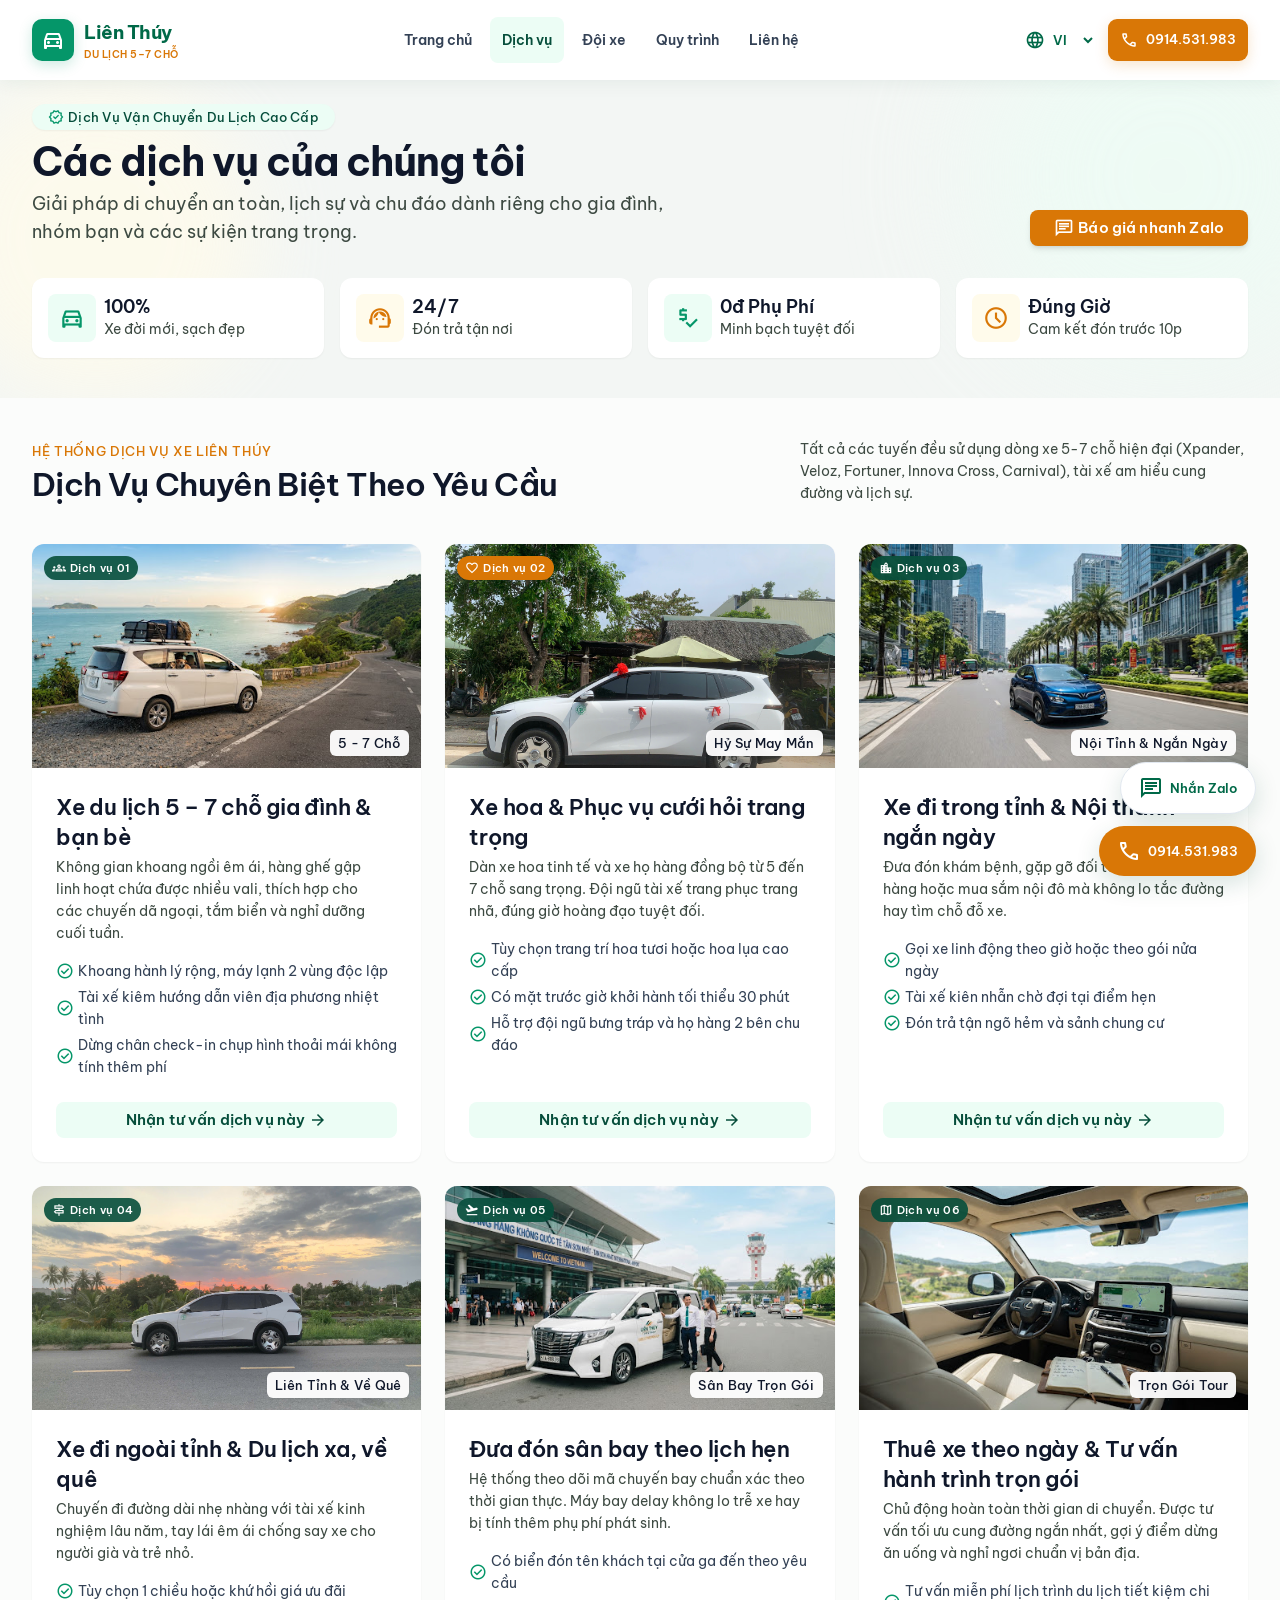
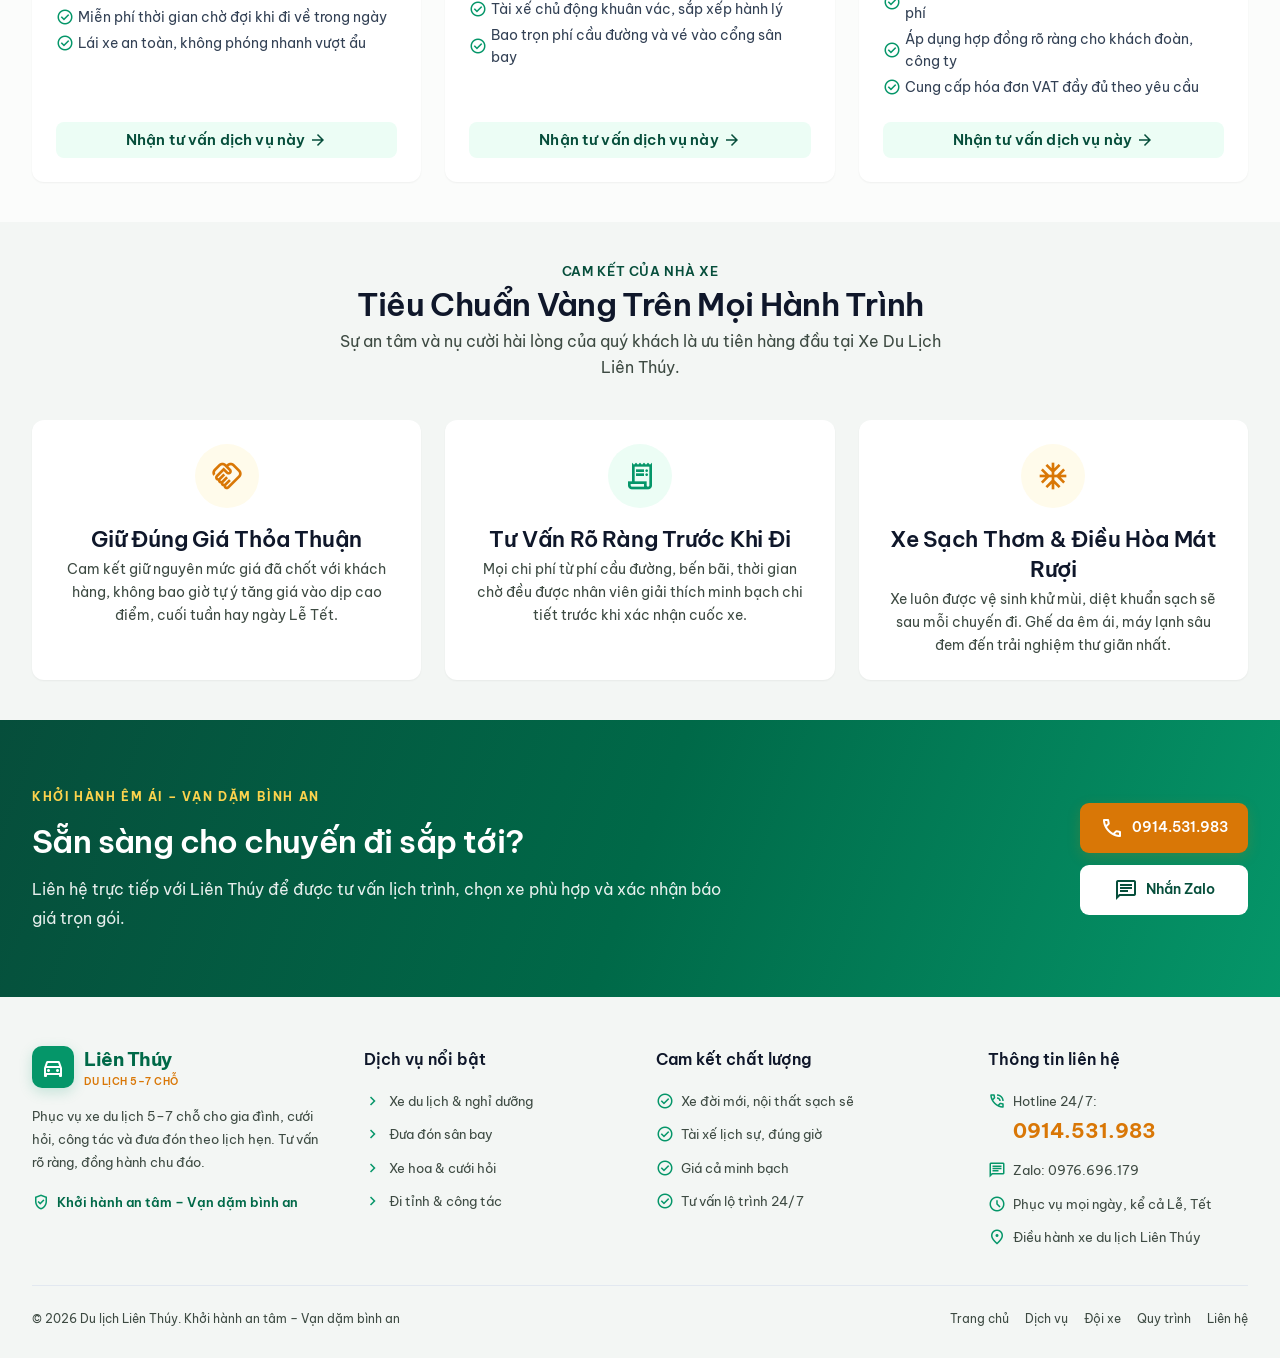
==== commit 5bc720d2: "Replace email enquiries with personal Zalo contact flow" ====
--- a/dich-vu.html
+++ b/dich-vu.html
@@ -42,7 +42,7 @@
 <p class="font-body-lg text-body-lg text-on-surface-variant"> <span data-i18n="services.003">Giải pháp di chuyển an toàn, lịch sự và chu đáo dành riêng cho gia đình, nhóm bạn và các sự kiện trang trọng.</span> </p>
 </div>
 <div class="flex items-center gap-space-sm self-start md:self-auto">
-<a class="inline-flex items-center gap-space-xs bg-amber-vibrant hover:bg-secondary text-on-secondary px-space-lg py-space-sm rounded-lg font-label-lg text-label-lg shadow-md hover:shadow-lg transition-all duration-200" data-zalo href="https://zalo.me/0914531983" rel="noopener noreferrer" target="_blank">
+<a class="inline-flex items-center gap-space-xs bg-amber-vibrant hover:bg-secondary text-on-secondary px-space-lg py-space-sm rounded-lg font-label-lg text-label-lg shadow-md hover:shadow-lg transition-all duration-200" data-zalo href="https://zalo.me/0976696179" rel="noopener noreferrer" target="_blank">
 <span aria-hidden="true" class="material-symbols-outlined text-[20px]">chat</span>
 <span> <span data-i18n="services.004">Báo giá nhanh Zalo</span> </span>
 </a>
@@ -117,7 +117,7 @@
 <span aria-hidden="true" class="material-symbols-outlined text-[18px] text-emerald-vivid shrink-0">check_circle</span> <span data-i18n="services.020">Dừng chân check-in chụp hình thoải mái không tính thêm phí</span> </li>
 </ul>
 </div>
-<a class="w-full inline-flex items-center justify-center gap-space-xs bg-emerald-light hover:bg-emerald-vivid text-emerald-deep hover:text-on-primary py-space-sm px-space-md rounded-lg font-label-lg text-label-lg transition-all duration-200" data-zalo href="https://zalo.me/0914531983" rel="noopener noreferrer" target="_blank">
+<a class="w-full inline-flex items-center justify-center gap-space-xs bg-emerald-light hover:bg-emerald-vivid text-emerald-deep hover:text-on-primary py-space-sm px-space-md rounded-lg font-label-lg text-label-lg transition-all duration-200" data-zalo href="https://zalo.me/0976696179" rel="noopener noreferrer" target="_blank">
 <span> <span data-i18n="services.021">Nhận tư vấn dịch vụ này</span> </span>
 <span aria-hidden="true" class="material-symbols-outlined text-[18px]">arrow_forward</span>
 </a>
@@ -143,7 +143,7 @@
 <span aria-hidden="true" class="material-symbols-outlined text-[18px] text-emerald-vivid shrink-0">check_circle</span> <span data-i18n="services.028">Hỗ trợ đội ngũ bưng tráp và họ hàng 2 bên chu đáo</span> </li>
 </ul>
 </div>
-<a class="w-full inline-flex items-center justify-center gap-space-xs bg-emerald-light hover:bg-emerald-vivid text-emerald-deep hover:text-on-primary py-space-sm px-space-md rounded-lg font-label-lg text-label-lg transition-all duration-200" data-zalo href="https://zalo.me/0914531983" rel="noopener noreferrer" target="_blank">
+<a class="w-full inline-flex items-center justify-center gap-space-xs bg-emerald-light hover:bg-emerald-vivid text-emerald-deep hover:text-on-primary py-space-sm px-space-md rounded-lg font-label-lg text-label-lg transition-all duration-200" data-zalo href="https://zalo.me/0976696179" rel="noopener noreferrer" target="_blank">
 <span> <span data-i18n="services.021">Nhận tư vấn dịch vụ này</span> </span>
 <span aria-hidden="true" class="material-symbols-outlined text-[18px]">arrow_forward</span>
 </a>
@@ -169,7 +169,7 @@
 <span aria-hidden="true" class="material-symbols-outlined text-[18px] text-emerald-vivid shrink-0">check_circle</span> <span data-i18n="services.035">Đón trả tận ngõ hẻm và sảnh chung cư</span> </li>
 </ul>
 </div>
-<a class="w-full inline-flex items-center justify-center gap-space-xs bg-emerald-light hover:bg-emerald-vivid text-emerald-deep hover:text-on-primary py-space-sm px-space-md rounded-lg font-label-lg text-label-lg transition-all duration-200" data-zalo href="https://zalo.me/0914531983" rel="noopener noreferrer" target="_blank">
+<a class="w-full inline-flex items-center justify-center gap-space-xs bg-emerald-light hover:bg-emerald-vivid text-emerald-deep hover:text-on-primary py-space-sm px-space-md rounded-lg font-label-lg text-label-lg transition-all duration-200" data-zalo href="https://zalo.me/0976696179" rel="noopener noreferrer" target="_blank">
 <span> <span data-i18n="services.021">Nhận tư vấn dịch vụ này</span> </span>
 <span aria-hidden="true" class="material-symbols-outlined text-[18px]">arrow_forward</span>
 </a>
@@ -195,7 +195,7 @@
 <span aria-hidden="true" class="material-symbols-outlined text-[18px] text-emerald-vivid shrink-0">check_circle</span> <span data-i18n="services.042">Lái xe an toàn, không phóng nhanh vượt ẩu</span> </li>
 </ul>
 </div>
-<a class="w-full inline-flex items-center justify-center gap-space-xs bg-emerald-light hover:bg-emerald-vivid text-emerald-deep hover:text-on-primary py-space-sm px-space-md rounded-lg font-label-lg text-label-lg transition-all duration-200" data-zalo href="https://zalo.me/0914531983" rel="noopener noreferrer" target="_blank">
+<a class="w-full inline-flex items-center justify-center gap-space-xs bg-emerald-light hover:bg-emerald-vivid text-emerald-deep hover:text-on-primary py-space-sm px-space-md rounded-lg font-label-lg text-label-lg transition-all duration-200" data-zalo href="https://zalo.me/0976696179" rel="noopener noreferrer" target="_blank">
 <span> <span data-i18n="services.021">Nhận tư vấn dịch vụ này</span> </span>
 <span aria-hidden="true" class="material-symbols-outlined text-[18px]">arrow_forward</span>
 </a>
@@ -221,7 +221,7 @@
 <span aria-hidden="true" class="material-symbols-outlined text-[18px] text-emerald-vivid shrink-0">check_circle</span> <span data-i18n="services.049">Bao trọn phí cầu đường và vé vào cổng sân bay</span> </li>
 </ul>
 </div>
-<a class="w-full inline-flex items-center justify-center gap-space-xs bg-emerald-light hover:bg-emerald-vivid text-emerald-deep hover:text-on-primary py-space-sm px-space-md rounded-lg font-label-lg text-label-lg transition-all duration-200" data-zalo href="https://zalo.me/0914531983" rel="noopener noreferrer" target="_blank">
+<a class="w-full inline-flex items-center justify-center gap-space-xs bg-emerald-light hover:bg-emerald-vivid text-emerald-deep hover:text-on-primary py-space-sm px-space-md rounded-lg font-label-lg text-label-lg transition-all duration-200" data-zalo href="https://zalo.me/0976696179" rel="noopener noreferrer" target="_blank">
 <span> <span data-i18n="services.021">Nhận tư vấn dịch vụ này</span> </span>
 <span aria-hidden="true" class="material-symbols-outlined text-[18px]">arrow_forward</span>
 </a>
@@ -247,7 +247,7 @@
 <span aria-hidden="true" class="material-symbols-outlined text-[18px] text-emerald-vivid shrink-0">check_circle</span> <span data-i18n="services.056">Cung cấp hóa đơn VAT đầy đủ theo yêu cầu</span> </li>
 </ul>
 </div>
-<a class="w-full inline-flex items-center justify-center gap-space-xs bg-emerald-light hover:bg-emerald-vivid text-emerald-deep hover:text-on-primary py-space-sm px-space-md rounded-lg font-label-lg text-label-lg transition-all duration-200" data-zalo href="https://zalo.me/0914531983" rel="noopener noreferrer" target="_blank">
+<a class="w-full inline-flex items-center justify-center gap-space-xs bg-emerald-light hover:bg-emerald-vivid text-emerald-deep hover:text-on-primary py-space-sm px-space-md rounded-lg font-label-lg text-label-lg transition-all duration-200" data-zalo href="https://zalo.me/0976696179" rel="noopener noreferrer" target="_blank">
 <span> <span data-i18n="services.021">Nhận tư vấn dịch vụ này</span> </span>
 <span aria-hidden="true" class="material-symbols-outlined text-[18px]">arrow_forward</span>
 </a>
--- a/assets/css/pages.css
+++ b/assets/css/pages.css
@@ -9,17 +9,25 @@
 body[data-page="home"] .hero-real-photo { object-position: 50% 60%; }
 body[data-page="home"] h1 > .text-emerald-vivid { white-space: nowrap; }
 .real-photo { object-position: center 65%; }
-.booking-result { margin-top: 24px; border: 1px solid #a7f3d0; padding: 24px; border-radius: 12px; background: var(--color-emerald-light); }
-.booking-result h3 { font-weight: 600; font-size: 20px; margin: 0 0 8px; }
-.booking-result p { line-height: 1.7; font-size: 14px; margin: 0 0 16px; }
-.booking-result textarea, .copy-fallback { display: block; width: 100%; padding: 16px; border: 1px solid var(--color-border-subtle); border-radius: 8px; background: white; color: var(--color-ink-primary); font-size: 14px; line-height: 1.7; resize: vertical; }
-.booking-result textarea { min-height: 220px; margin-bottom: 16px; }
-.booking-result .result-actions { display: flex; flex-wrap: wrap; gap: 10px; }
-#bookingStatus { margin-top: 12px; color: var(--color-primary); }
+.copy-fallback { display: block; width: 100%; padding: 16px; border: 1px solid var(--color-border-subtle); border-radius: 8px; background: white; color: var(--color-ink-primary); font-size: 14px; line-height: 1.7; resize: vertical; }
+.booking-status { margin-top: 20px; padding: 16px; border-radius: 8px; line-height: 1.7; font-size: 14px; }
+.booking-status[data-state="success"] { background: var(--color-emerald-light); color: var(--color-emerald-deep); }
+.booking-status[data-state="error"] { background: var(--color-error-container); color: var(--color-on-error-container); }
+.booking-status[data-state="info"] { background: var(--color-emerald-light); color: var(--color-emerald-deep); }
+.booking-result { margin-top: 24px; padding: 20px; border: 1px solid var(--color-border-subtle); border-radius: 12px; background: var(--color-emerald-light); }
+.booking-result h3 { margin: 0 0 8px; font-size: 18px; font-weight: 600; }
+.booking-result p { margin-bottom: 16px; line-height: 1.7; font-size: 14px; }
+.booking-result textarea { display: block; width: 100%; min-height: 260px; padding: 12px; border: 1px solid var(--color-border-subtle); border-radius: 8px; background: white; color: var(--color-ink-primary); font: inherit; font-size: 14px; line-height: 1.7; resize: vertical; }
+.booking-actions { display: flex; flex-wrap: wrap; gap: 10px; margin-top: 16px; }
+.booking-actions .button { min-width: 0; flex: 1 1 160px; }
+body[data-page="contact"] button:disabled { opacity: .65; cursor: wait; }
 .copy-fallback { min-height: 180px; margin-top: 16px; }
 body[data-page="contact"] label { line-height: 1.65; }
 body[data-page="contact"] main section > div:not(.absolute) { position: relative; z-index: 1; }
 body[data-page="contact"] input { min-width: 0; }
+.time-picker { display: grid; grid-template-columns: minmax(0, 1fr) auto minmax(0, 1fr) minmax(0, 1.35fr); align-items: center; gap: 4px; }
+.time-picker select { min-width: 0; width: 100%; height: 48px; border: 0; border-radius: 8px; padding: 0 6px; background: var(--color-surface); color: var(--color-ink-primary); font: inherit; font-size: 14px; }
+.time-picker select:focus-visible { outline: 2px solid var(--color-border-focus); outline-offset: 1px; }
 html[lang="zh-Hans"] body { font-family: var(--font-chinese); }
 html[lang="en"] .brand-copy small { letter-spacing: 0; }
 @media (max-width: 767px) {
